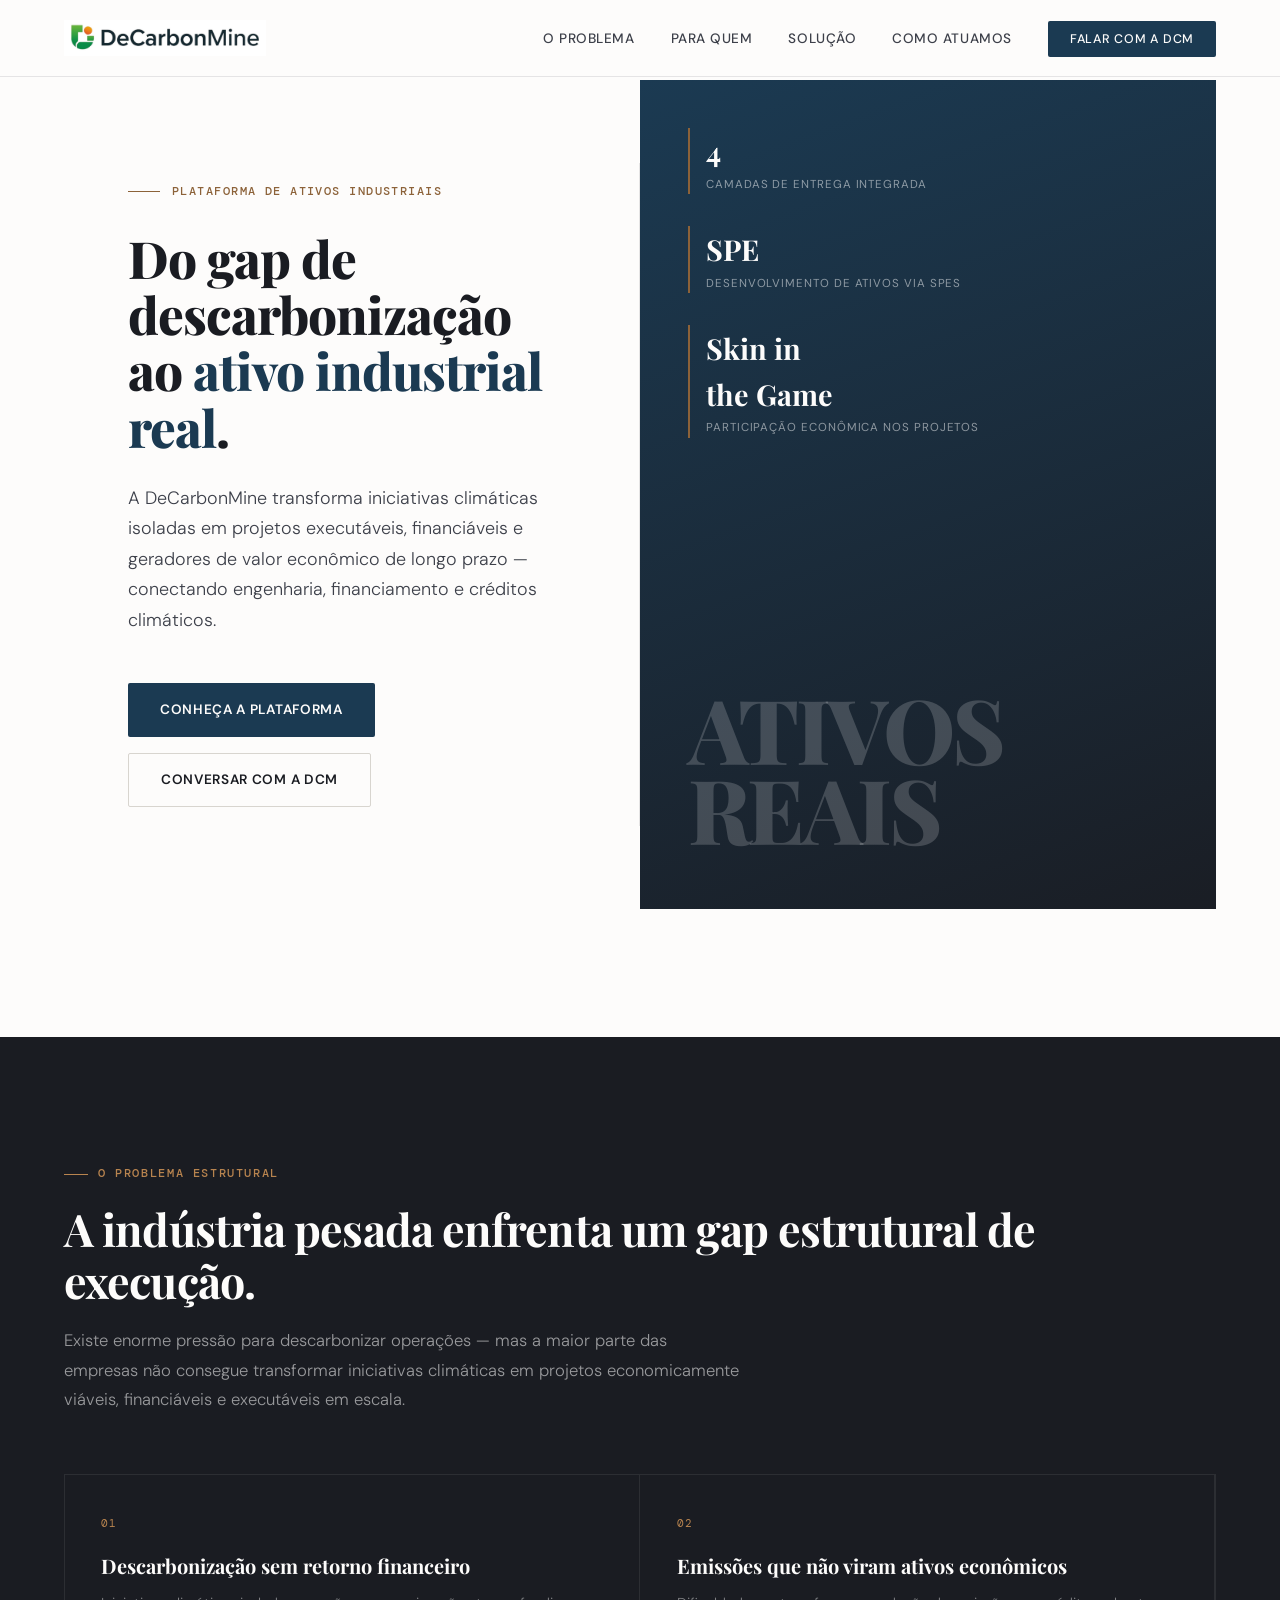
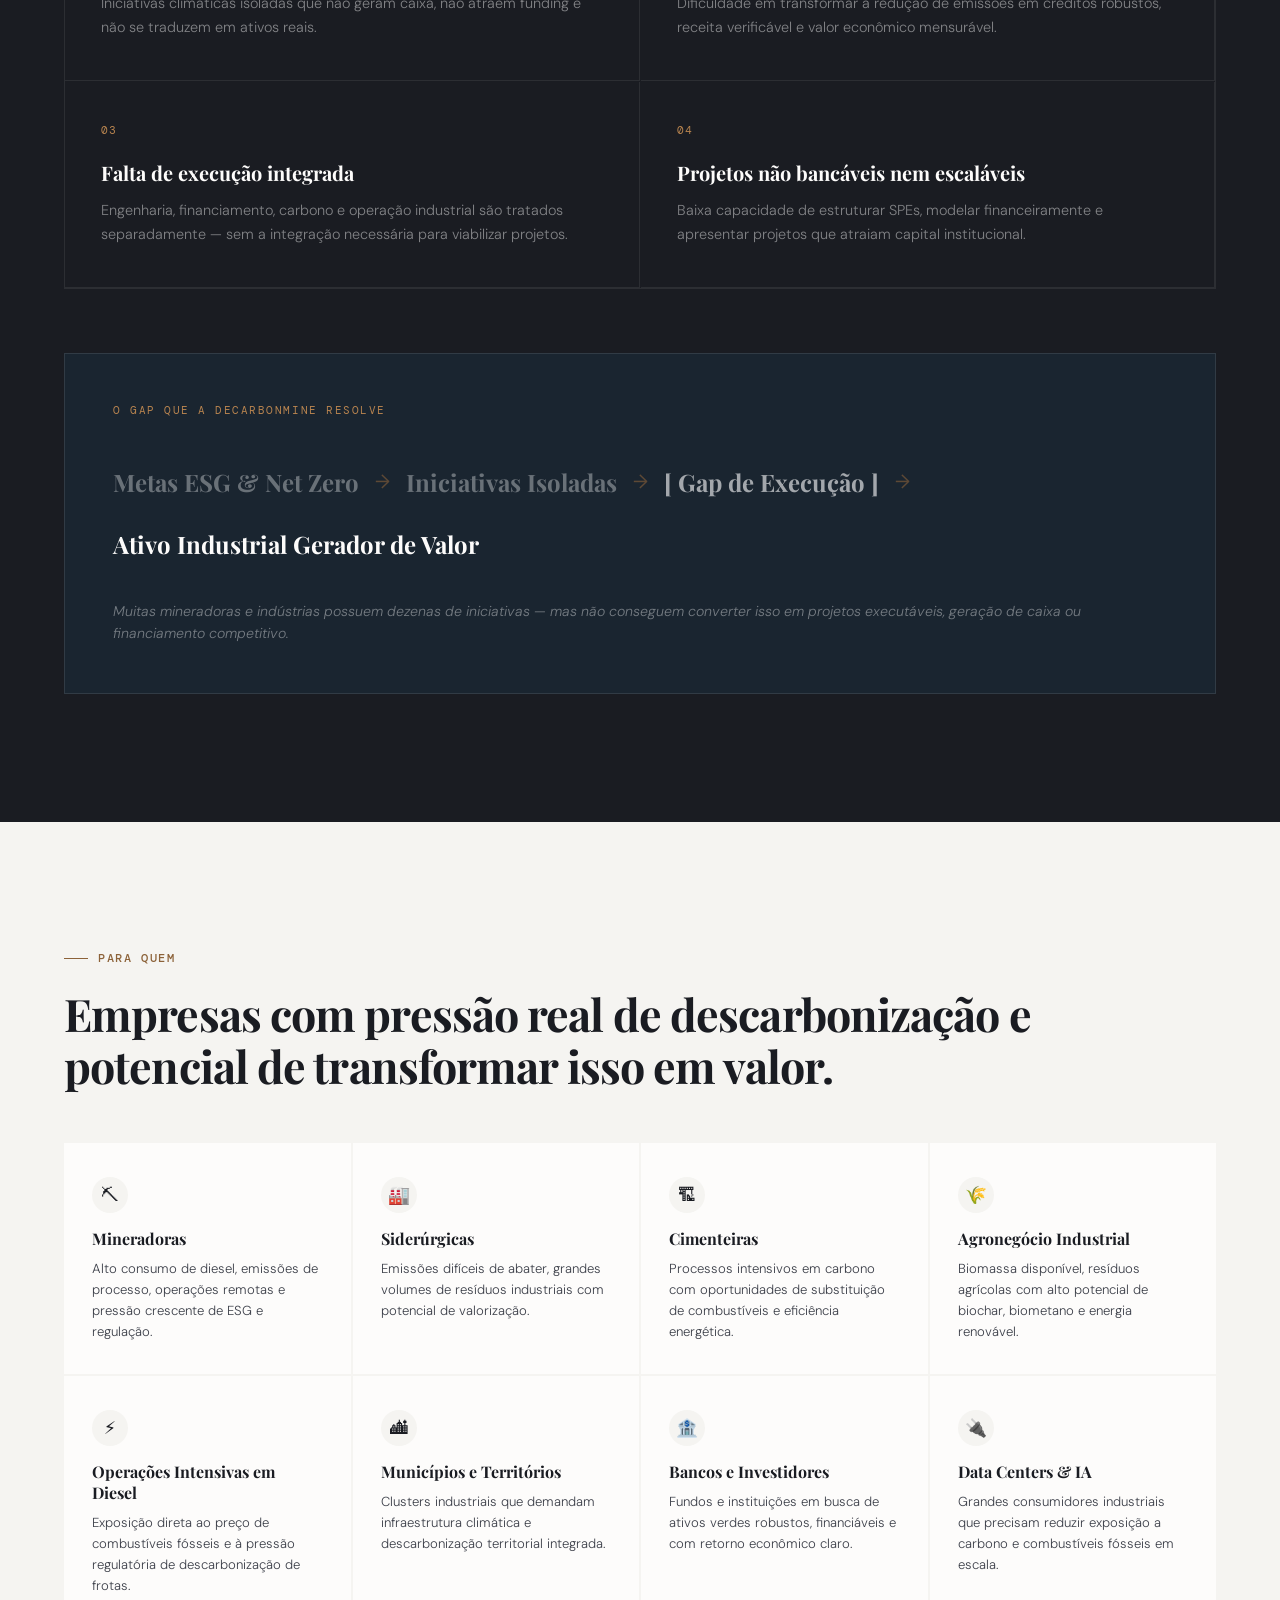
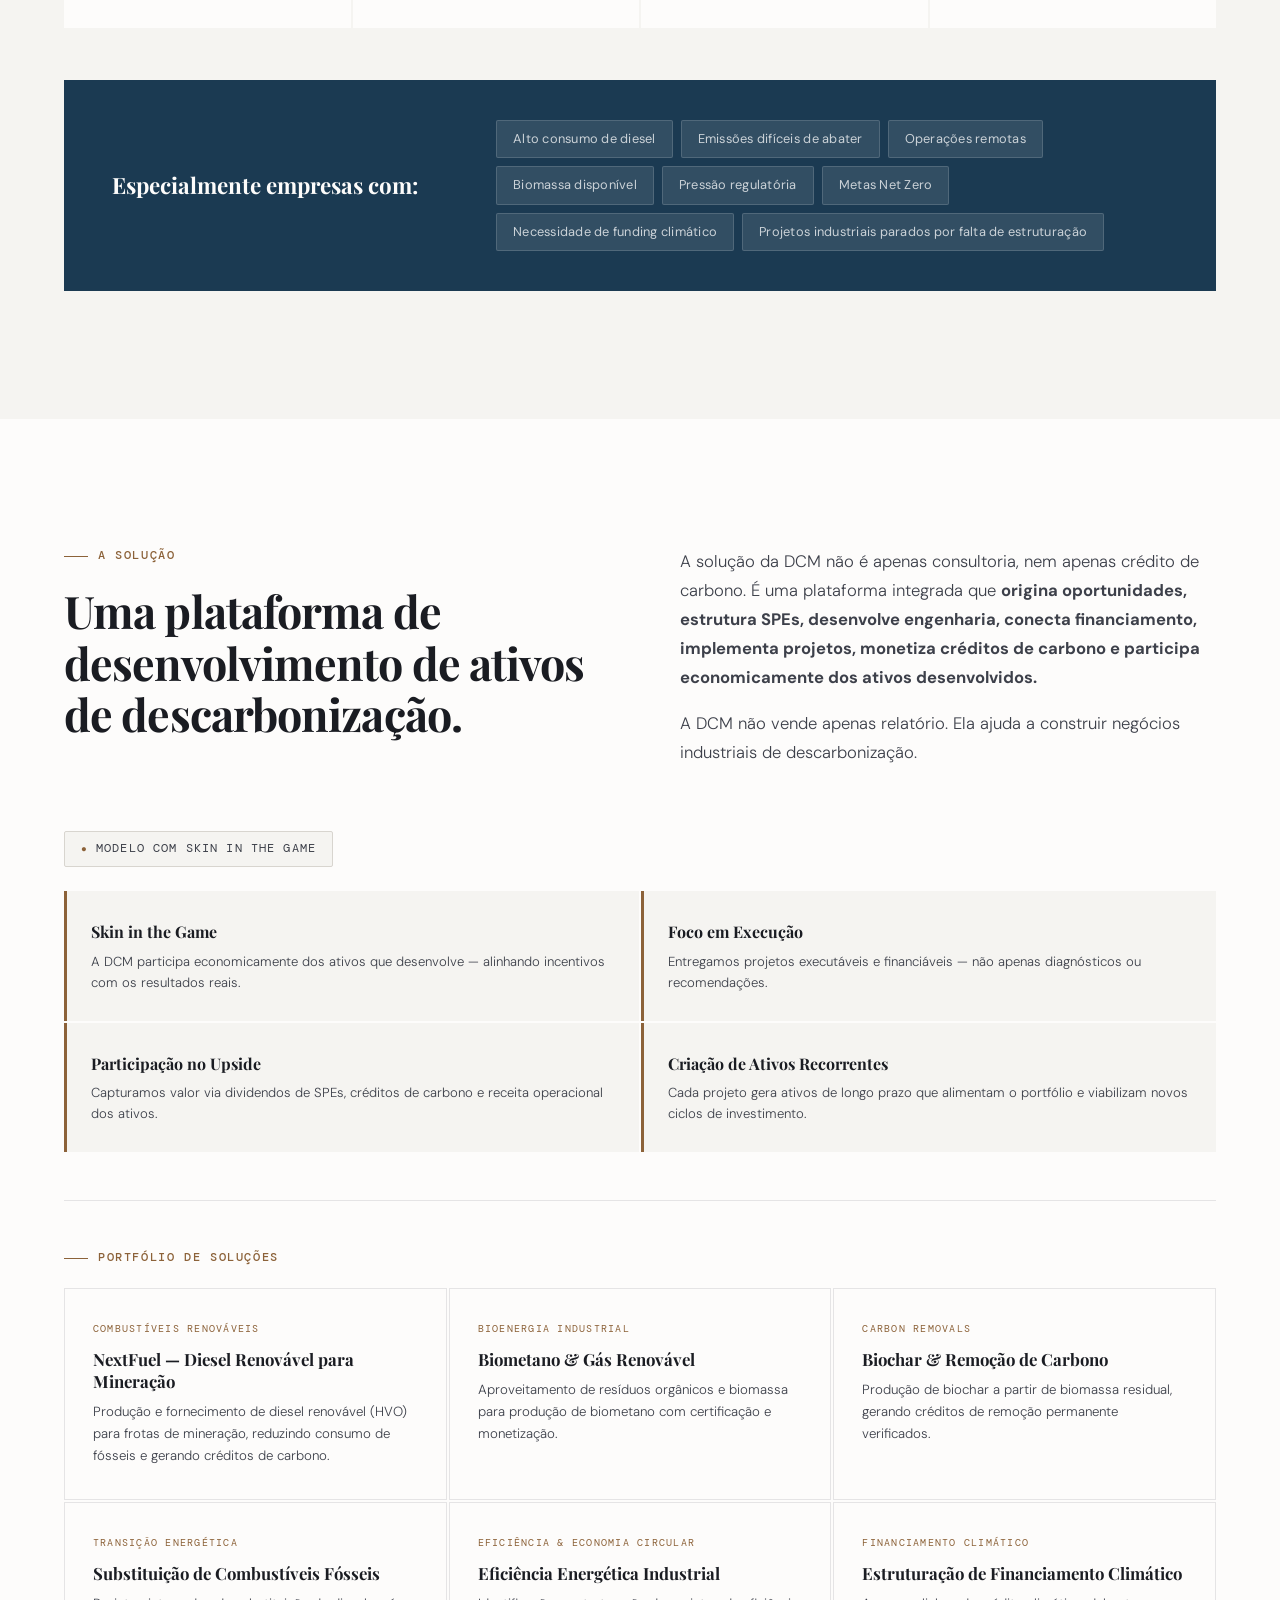
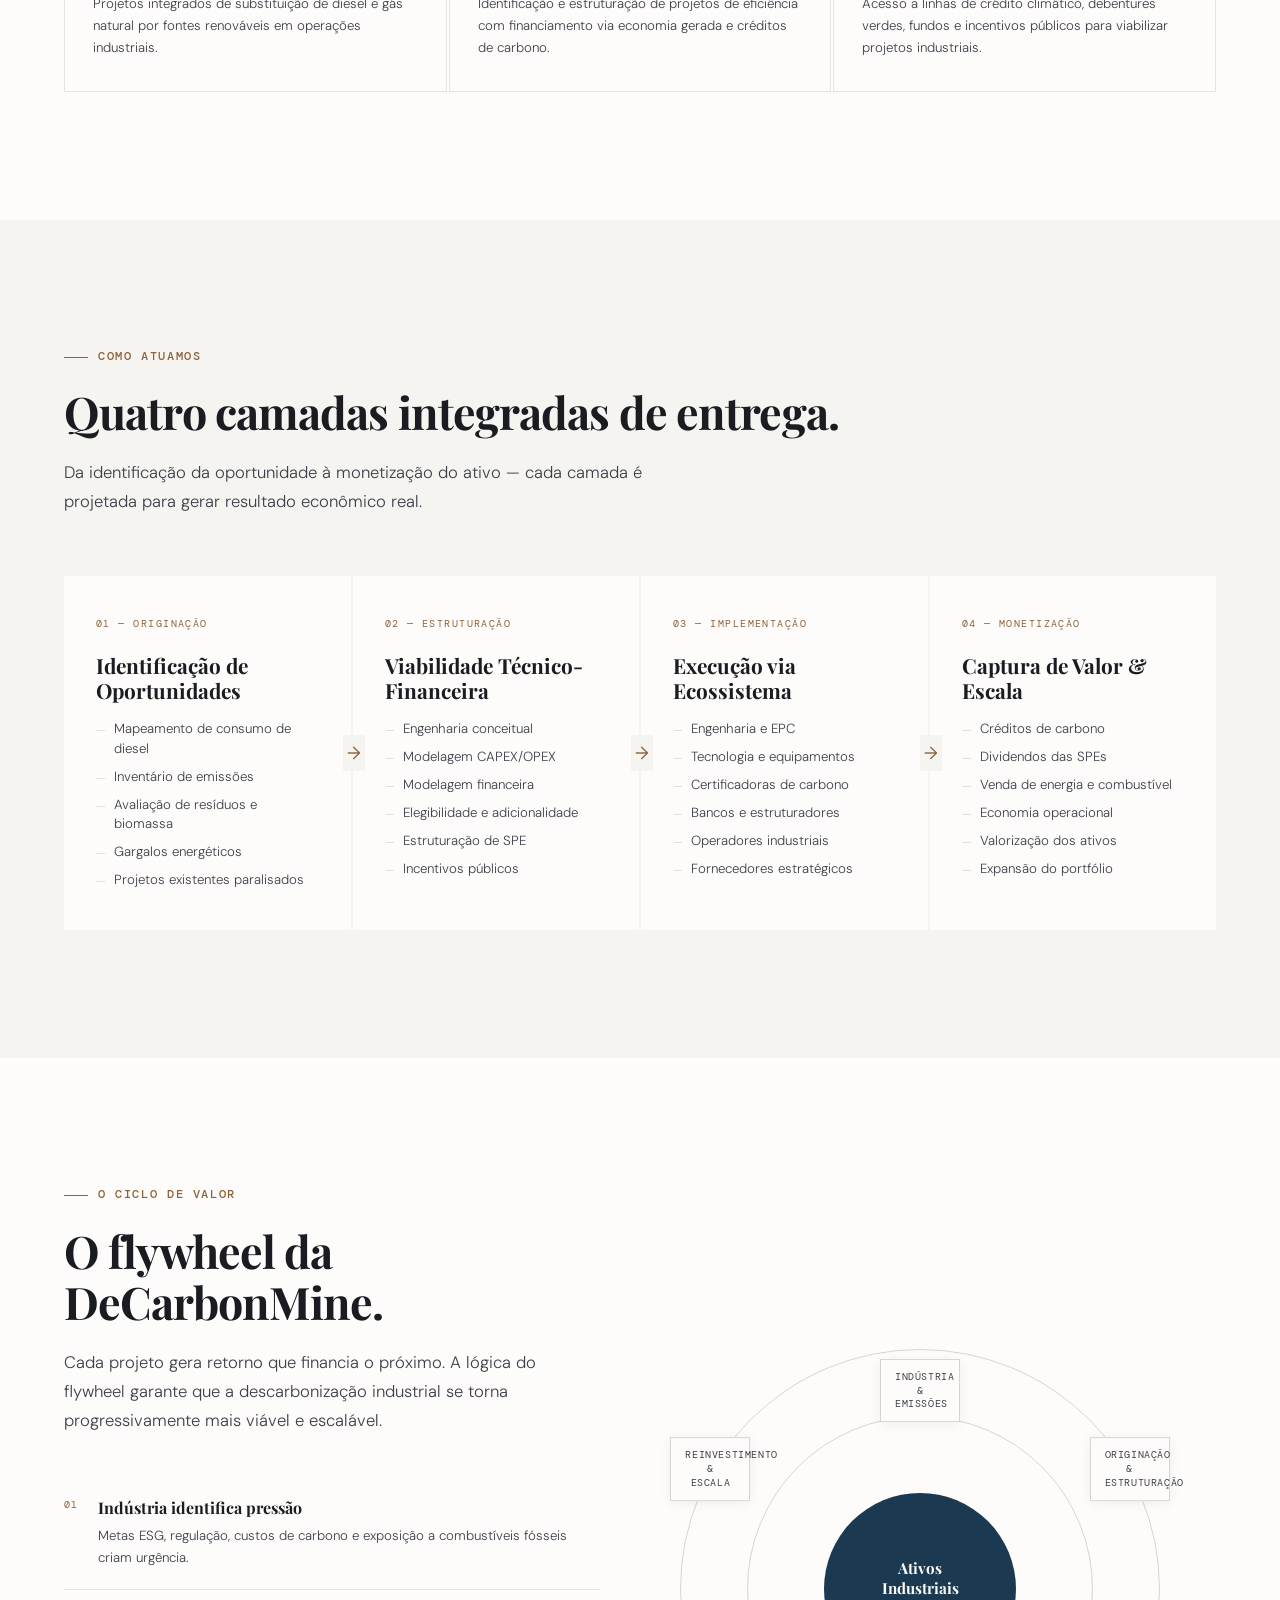
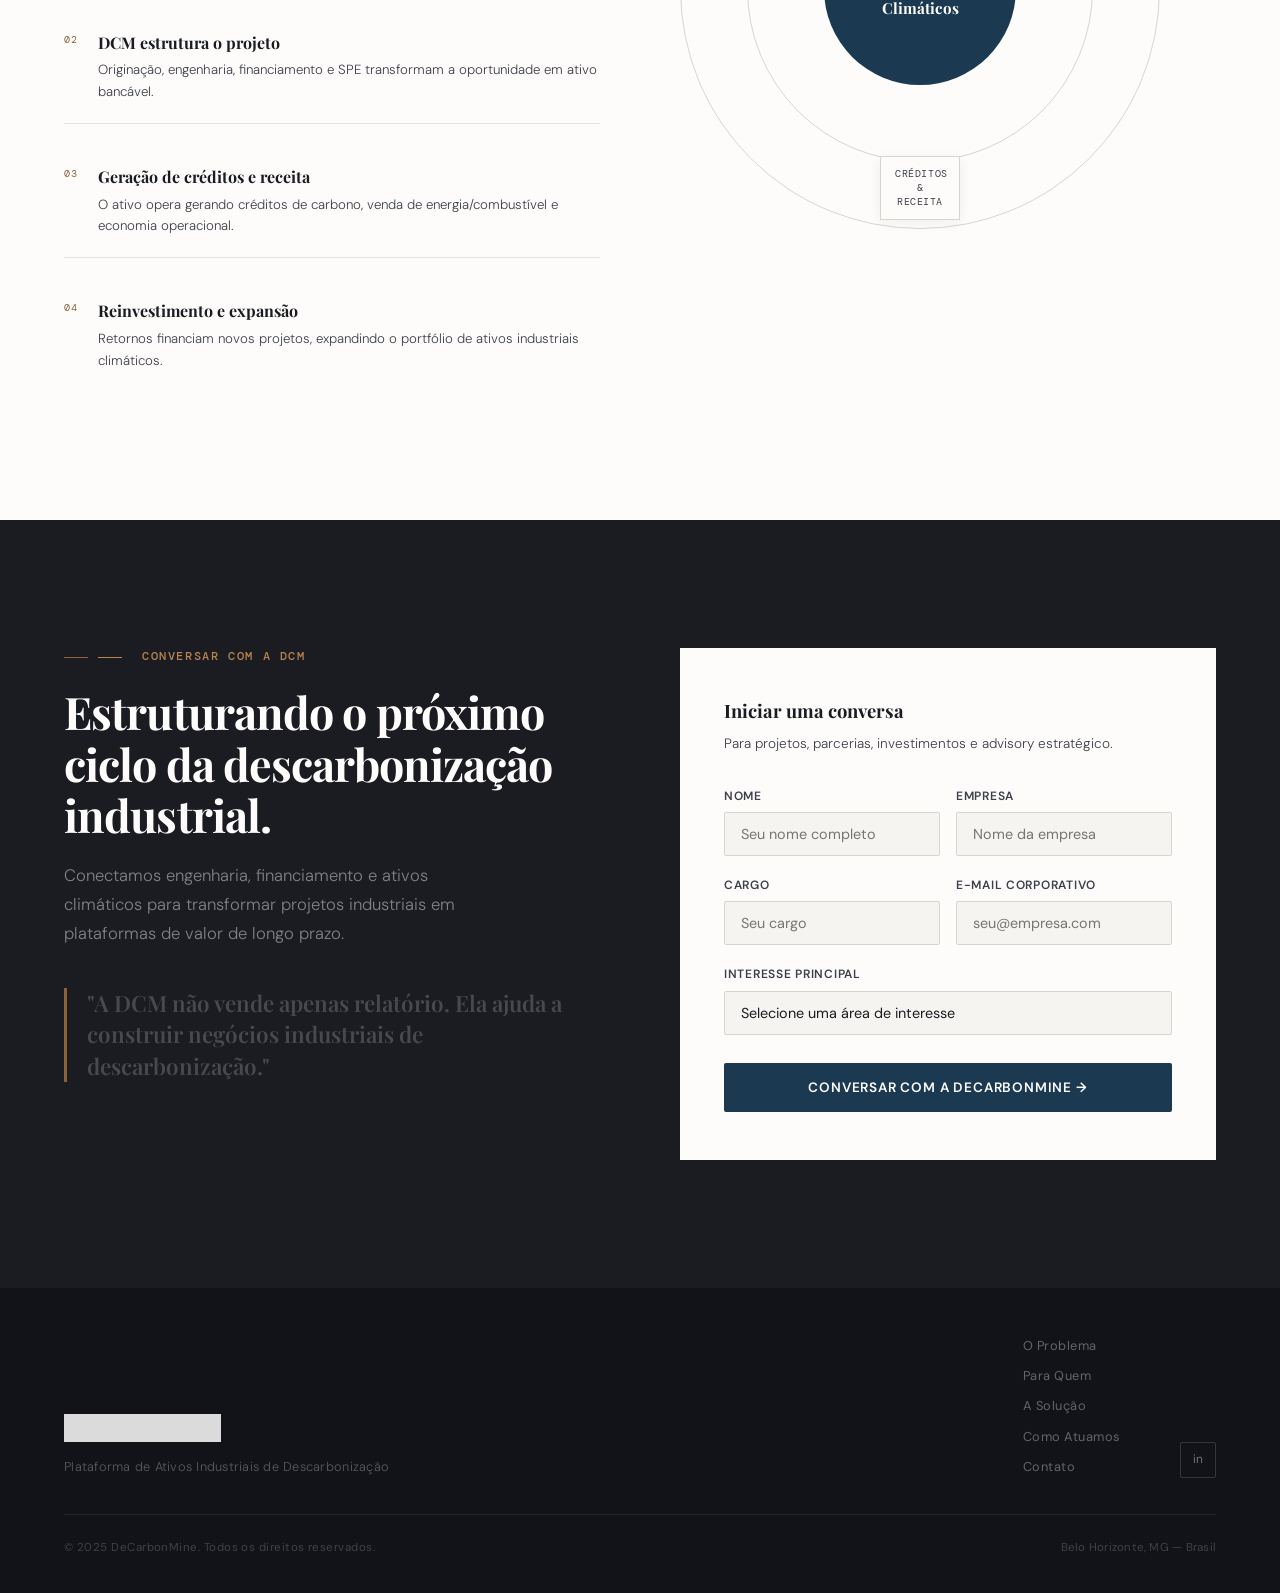
==== index.html @ 2ed8529c "Add DeCarbonMine website - institutional premium" ====
<!DOCTYPE html>
<html lang="pt-BR">
<head>
<meta charset="UTF-8">
<meta name="viewport" content="width=device-width, initial-scale=1.0">
<title>DeCarbonMine — Plataforma de Ativos Industriais de Descarbonização</title>
<link rel="preconnect" href="https://fonts.googleapis.com">
<link rel="preconnect" href="https://fonts.gstatic.com" crossorigin>
<link href="https://fonts.googleapis.com/css2?family=Playfair+Display:wght@400;600;700;800&family=DM+Sans:ital,wght@0,300;0,400;0,500;0,600;1,300&family=DM+Mono:wght@400;500&display=swap" rel="stylesheet">
<style>
  *, *::before, *::after { box-sizing: border-box; margin: 0; padding: 0; }

  :root {
    --ink:      #1A1C22;
    --ink-soft: #3D404A;
    --steel:    #1B3A52;
    --steel-lt: #2B5278;
    --copper:   #8C6239;
    --copper-lt:#B8844F;
    --fog:      #F5F4F1;
    --fog-md:   #EAE8E4;
    --fog-dk:   #D8D5CF;
    --white:    #FDFCFB;
    --rule:     rgba(26,28,34,0.10);

    --ff-display: 'Playfair Display', Georgia, serif;
    --ff-body:    'DM Sans', system-ui, sans-serif;
    --ff-mono:    'DM Mono', monospace;

    --max: 1280px;
    --pad: clamp(24px, 5vw, 80px);
  }

  html { scroll-behavior: smooth; }

  body {
    font-family: var(--ff-body);
    background: var(--white);
    color: var(--ink);
    line-height: 1.6;
    -webkit-font-smoothing: antialiased;
  }

  /* ── NAV ─────────────────────────────────────────── */
  nav {
    position: fixed; top: 0; left: 0; right: 0; z-index: 100;
    display: flex; align-items: center; justify-content: space-between;
    padding: 20px var(--pad);
    background: rgba(253,252,251,0.92);
    backdrop-filter: blur(12px);
    border-bottom: 1px solid var(--rule);
    transition: box-shadow 0.3s;
  }
  nav.scrolled { box-shadow: 0 2px 32px rgba(26,28,34,0.07); }

  .nav-logo {
    display: flex; align-items: center;
    text-decoration: none;
  }
  .nav-logo img {
    height: 36px;
    width: auto;
    display: block;
  }

  .nav-links {
    display: flex; gap: 36px; list-style: none;
    align-items: center;
  }
  .nav-links a {
    font-size: 0.85rem; font-weight: 500; letter-spacing: 0.04em;
    text-transform: uppercase; color: var(--ink-soft);
    text-decoration: none; transition: color 0.2s;
  }
  .nav-links a:hover { color: var(--steel); }

  .nav-cta {
    background: var(--steel); color: var(--white) !important;
    padding: 10px 22px; border-radius: 2px;
    font-size: 0.78rem !important;
    letter-spacing: 0.06em !important;
    transition: background 0.2s !important;
  }
  .nav-cta:hover { background: var(--steel-lt) !important; color: var(--white) !important; }

  /* ── HERO ─────────────────────────────────────────── */
  #hero {
    min-height: 100vh;
    display: grid; grid-template-columns: 1fr 1fr;
    padding-top: 80px;
    overflow: hidden;
  }

  .hero-content {
    display: flex; flex-direction: column; justify-content: center;
    padding: clamp(60px, 8vw, 120px) var(--pad) clamp(60px, 8vw, 120px) var(--pad);
    position: relative;
  }
  .hero-content::after {
    content: '';
    position: absolute; right: 0; top: 10%; bottom: 10%;
    width: 1px; background: var(--rule);
  }

  .hero-eyebrow {
    font-family: var(--ff-mono);
    font-size: 0.75rem; font-weight: 500;
    letter-spacing: 0.12em; text-transform: uppercase;
    color: var(--copper);
    margin-bottom: 28px;
    display: flex; align-items: center; gap: 12px;
  }
  .hero-eyebrow::before {
    content: ''; display: block;
    width: 32px; height: 1px; background: var(--copper);
  }

  .hero-h1 {
    font-family: var(--ff-display);
    font-size: clamp(2.4rem, 4vw, 3.6rem);
    font-weight: 800; line-height: 1.1;
    letter-spacing: -0.02em;
    color: var(--ink);
    margin-bottom: 28px;
  }
  .hero-h1 em {
    font-style: normal; color: var(--steel);
  }

  .hero-sub {
    font-size: clamp(1rem, 1.4vw, 1.15rem);
    font-weight: 300; color: var(--ink-soft);
    line-height: 1.7; max-width: 520px;
    margin-bottom: 48px;
  }

  .hero-actions { display: flex; gap: 16px; flex-wrap: wrap; }

  .btn-primary {
    background: var(--steel); color: var(--white);
    padding: 16px 32px; border-radius: 2px;
    font-size: 0.85rem; font-weight: 600;
    letter-spacing: 0.05em; text-transform: uppercase;
    text-decoration: none; border: none; cursor: pointer;
    transition: background 0.2s, transform 0.15s;
    display: inline-block;
  }
  .btn-primary:hover { background: var(--steel-lt); transform: translateY(-1px); }

  .btn-outline {
    background: transparent; color: var(--ink);
    padding: 15px 32px; border-radius: 2px;
    font-size: 0.85rem; font-weight: 600;
    letter-spacing: 0.05em; text-transform: uppercase;
    text-decoration: none; border: 1px solid var(--fog-dk); cursor: pointer;
    transition: border-color 0.2s, color 0.2s, transform 0.15s;
    display: inline-block;
  }
  .btn-outline:hover { border-color: var(--steel); color: var(--steel); transform: translateY(-1px); }

  .hero-visual {
    position: relative; overflow: hidden;
    background: var(--steel);
  }
  .hero-visual-inner {
    position: absolute; inset: 0;
    background:
      linear-gradient(160deg, rgba(27,58,82,0.85) 0%, rgba(26,28,34,0.95) 100%),
      url('https://images.unsplash.com/photo-1504307651254-35680f356dfd?w=1200&q=80') center/cover no-repeat;
  }
  .hero-visual-text {
    position: absolute; bottom: 60px; left: 48px; right: 48px;
    color: rgba(255,255,255,0.18);
    font-family: var(--ff-display);
    font-size: clamp(3rem, 7vw, 8rem);
    font-weight: 800; line-height: 0.9;
    letter-spacing: -0.04em;
    user-select: none;
  }
  .hero-stats {
    position: absolute; top: 48px; left: 48px;
    display: flex; flex-direction: column; gap: 32px;
  }
  .stat-item { border-left: 2px solid var(--copper); padding-left: 16px; }
  .stat-num { font-family: var(--ff-display); font-size: 1.8rem; font-weight: 700; color: var(--white); }
  .stat-label { font-size: 0.72rem; letter-spacing: 0.08em; text-transform: uppercase; color: rgba(255,255,255,0.5); margin-top: 2px; }

  /* ── SECTION COMMONS ─────────────────────────────── */
  section { padding: clamp(80px, 10vw, 140px) var(--pad); }

  .container { max-width: var(--max); margin: 0 auto; }

  .section-eyebrow {
    font-family: var(--ff-mono);
    font-size: 0.72rem; font-weight: 500;
    letter-spacing: 0.14em; text-transform: uppercase;
    color: var(--copper);
    margin-bottom: 20px;
    display: flex; align-items: center; gap: 10px;
  }
  .section-eyebrow::before {
    content: ''; display: block;
    width: 24px; height: 1px; background: var(--copper);
  }

  .section-h2 {
    font-family: var(--ff-display);
    font-size: clamp(2rem, 3.5vw, 3rem);
    font-weight: 700; line-height: 1.15;
    letter-spacing: -0.02em; color: var(--ink);
    margin-bottom: 20px;
  }

  .section-lead {
    font-size: clamp(1rem, 1.3vw, 1.12rem);
    font-weight: 300; color: var(--ink-soft);
    line-height: 1.75; max-width: 640px;
  }

  .divider { height: 1px; background: var(--rule); }

  /* ── PROBLEMA ─────────────────────────────────────── */
  #problema { background: var(--ink); }

  #problema .section-eyebrow { color: var(--copper-lt); }
  #problema .section-eyebrow::before { background: var(--copper-lt); }
  #problema .section-h2 { color: var(--white); }
  #problema .section-lead { color: rgba(255,255,255,0.55); max-width: 680px; }

  .problema-grid {
    display: grid;
    grid-template-columns: repeat(2, 1fr);
    gap: 1px;
    margin-top: 60px;
    border: 1px solid rgba(255,255,255,0.08);
  }

  .problema-card {
    padding: 40px 36px;
    border-right: 1px solid rgba(255,255,255,0.08);
    border-bottom: 1px solid rgba(255,255,255,0.08);
    position: relative;
    transition: background 0.3s;
  }
  .problema-card:hover { background: rgba(255,255,255,0.03); }

  .problema-num {
    font-family: var(--ff-mono);
    font-size: 0.7rem; letter-spacing: 0.1em;
    color: var(--copper-lt); margin-bottom: 20px;
    display: block;
  }

  .problema-title {
    font-family: var(--ff-display);
    font-size: 1.25rem; font-weight: 700;
    color: var(--white); line-height: 1.3;
    margin-bottom: 12px;
  }

  .problema-desc {
    font-size: 0.9rem; font-weight: 300;
    color: rgba(255,255,255,0.45); line-height: 1.7;
  }

  .gap-banner {
    margin-top: 64px;
    padding: 48px 48px;
    border: 1px solid rgba(255,255,255,0.10);
    background: rgba(27,58,82,0.3);
  }
  .gap-label {
    font-family: var(--ff-mono);
    font-size: 0.68rem; letter-spacing: 0.14em;
    text-transform: uppercase; color: var(--copper-lt);
    margin-bottom: 32px; display: block;
  }
  .gap-flow {
    display: flex; align-items: center; flex-wrap: wrap; gap: 0;
  }
  .gap-step {
    font-family: var(--ff-display);
    font-size: clamp(1rem, 2vw, 1.5rem);
    font-weight: 700; color: rgba(255,255,255,0.35);
    padding: 12px 0;
  }
  .gap-step.active { color: var(--white); }
  .gap-arrow {
    color: var(--copper); font-size: 1.2rem;
    margin: 0 16px; opacity: 0.6;
  }
  .gap-note {
    margin-top: 24px;
    font-size: 0.88rem; font-weight: 300;
    color: rgba(255,255,255,0.4); font-style: italic;
  }

  /* ── PARA QUEM ─────────────────────────────────────── */
  #paraquem { background: var(--fog); }

  .setores-grid {
    display: grid;
    grid-template-columns: repeat(4, 1fr);
    gap: 2px;
    margin-top: 52px;
  }

  .setor-card {
    background: var(--white);
    padding: 32px 28px;
    border-top: 2px solid transparent;
    transition: border-color 0.25s, box-shadow 0.25s;
    cursor: default;
  }
  .setor-card:hover {
    border-top-color: var(--steel);
    box-shadow: 0 8px 32px rgba(26,28,34,0.08);
  }

  .setor-icon {
    width: 36px; height: 36px;
    background: var(--fog);
    border-radius: 50%;
    display: flex; align-items: center; justify-content: center;
    margin-bottom: 16px;
    font-size: 1.1rem;
  }

  .setor-name {
    font-family: var(--ff-display);
    font-size: 1rem; font-weight: 700;
    color: var(--ink); line-height: 1.3;
    margin-bottom: 8px;
  }

  .setor-desc {
    font-size: 0.82rem; font-weight: 300;
    color: var(--ink-soft); line-height: 1.6;
  }

  .paraquem-qual {
    margin-top: 52px;
    padding: 40px 48px;
    background: var(--steel);
    color: var(--white);
    display: grid; grid-template-columns: 1fr 2fr; gap: 48px;
    align-items: center;
  }
  .paraquem-qual-label {
    font-family: var(--ff-display);
    font-size: 1.4rem; font-weight: 700;
    line-height: 1.3;
  }
  .paraquem-qual-tags {
    display: flex; flex-wrap: wrap; gap: 8px;
  }
  .qual-tag {
    background: rgba(255,255,255,0.10);
    border: 1px solid rgba(255,255,255,0.15);
    padding: 8px 16px; border-radius: 2px;
    font-size: 0.8rem; font-weight: 400;
    color: rgba(255,255,255,0.75);
    letter-spacing: 0.02em;
  }

  /* ── SOLUÇÃO ─────────────────────────────────────────── */
  #solucao { background: var(--white); }

  .solucao-header {
    display: grid; grid-template-columns: 1fr 1fr; gap: 80px;
    align-items: start; margin-bottom: 64px;
  }

  .skin-badge {
    display: inline-flex; align-items: center; gap: 8px;
    background: var(--fog);
    border: 1px solid var(--fog-dk);
    padding: 8px 16px;
    font-family: var(--ff-mono);
    font-size: 0.72rem; letter-spacing: 0.10em;
    text-transform: uppercase; color: var(--ink-soft);
    border-radius: 2px; margin-bottom: 24px;
  }
  .skin-badge::before {
    content: '●'; color: var(--copper); font-size: 0.6rem;
  }

  .diferenciais-grid {
    display: grid; grid-template-columns: repeat(2, 1fr); gap: 2px;
  }
  .diferencial-item {
    background: var(--fog);
    padding: 28px 24px;
    border-left: 3px solid var(--copper);
  }
  .diferencial-title {
    font-family: var(--ff-display);
    font-size: 1rem; font-weight: 700; color: var(--ink);
    margin-bottom: 6px;
  }
  .diferencial-desc {
    font-size: 0.82rem; color: var(--ink-soft);
    font-weight: 300; line-height: 1.6;
  }

  .solucoes-grid {
    display: grid; grid-template-columns: repeat(3, 1fr); gap: 2px;
  }

  .solucao-item {
    padding: 32px 28px;
    border: 1px solid var(--rule);
    transition: border-color 0.25s, background 0.25s;
    position: relative; overflow: hidden;
  }
  .solucao-item::before {
    content: '';
    position: absolute; left: 0; top: 0; bottom: 0;
    width: 3px; background: var(--steel);
    transform: scaleY(0); transform-origin: top;
    transition: transform 0.3s;
  }
  .solucao-item:hover::before { transform: scaleY(1); }
  .solucao-item:hover { background: var(--fog); }

  .solucao-tag {
    font-family: var(--ff-mono);
    font-size: 0.65rem; letter-spacing: 0.12em;
    text-transform: uppercase; color: var(--copper);
    margin-bottom: 12px; display: block;
  }

  .solucao-name {
    font-family: var(--ff-display);
    font-size: 1.05rem; font-weight: 700; color: var(--ink);
    line-height: 1.3; margin-bottom: 8px;
  }

  .solucao-desc {
    font-size: 0.83rem; color: var(--ink-soft);
    font-weight: 300; line-height: 1.65;
  }

  /* ── ENTREGA ─────────────────────────────────────────── */
  #entrega { background: var(--fog); }

  .entrega-flow {
    margin-top: 60px;
    display: grid; grid-template-columns: repeat(4, 1fr);
    gap: 2px;
  }

  .camada {
    background: var(--white);
    padding: 40px 32px;
    position: relative;
  }
  .camada::after {
    content: '→';
    position: absolute; right: -14px; top: 50%;
    transform: translateY(-50%);
    font-size: 1.1rem; color: var(--copper);
    z-index: 2; background: var(--fog); padding: 4px;
  }
  .camada:last-child::after { display: none; }

  .camada-num {
    font-family: var(--ff-mono);
    font-size: 0.65rem; letter-spacing: 0.14em;
    text-transform: uppercase; color: var(--copper);
    margin-bottom: 20px; display: block;
  }

  .camada-title {
    font-family: var(--ff-display);
    font-size: 1.3rem; font-weight: 700;
    color: var(--ink); margin-bottom: 16px;
    line-height: 1.2;
  }

  .camada-items {
    list-style: none;
    display: flex; flex-direction: column; gap: 8px;
  }
  .camada-items li {
    font-size: 0.83rem; font-weight: 300;
    color: var(--ink-soft); line-height: 1.5;
    display: flex; align-items: flex-start; gap: 8px;
  }
  .camada-items li::before {
    content: '—'; color: var(--fog-dk);
    font-size: 0.75rem; flex-shrink: 0; margin-top: 2px;
  }

  /* ── FLYWHEEL ─────────────────────────────────────────── */
  #flywheel { background: var(--white); }

  .flywheel-grid {
    display: grid; grid-template-columns: 1fr 1fr;
    gap: 80px; align-items: center;
  }

  .flywheel-visual {
    position: relative; width: 100%; aspect-ratio: 1;
    max-width: 480px;
  }

  .fw-ring {
    position: absolute; inset: 0;
    border-radius: 50%;
    border: 1px solid var(--fog-dk);
    animation: spin 20s linear infinite;
  }
  .fw-ring-inner {
    position: absolute; inset: 14%;
    border-radius: 50%;
    border: 1px solid var(--fog-dk);
    animation: spin-rev 15s linear infinite;
  }
  @keyframes spin { from { transform: rotate(0deg); } to { transform: rotate(360deg); } }
  @keyframes spin-rev { from { transform: rotate(0deg); } to { transform: rotate(-360deg); } }

  .fw-center {
    position: absolute; inset: 30%;
    border-radius: 50%;
    background: var(--steel);
    display: flex; align-items: center; justify-content: center;
    text-align: center;
  }
  .fw-center-text {
    font-family: var(--ff-display);
    font-size: clamp(0.7rem, 1.2vw, 0.95rem);
    font-weight: 700; color: var(--white);
    line-height: 1.3; padding: 16px;
  }

  .fw-node {
    position: absolute;
    transform: translate(-50%, -50%);
    background: var(--white);
    border: 1px solid var(--fog-dk);
    padding: 10px 14px;
    text-align: center;
    font-family: var(--ff-mono);
    font-size: 0.62rem; letter-spacing: 0.06em;
    text-transform: uppercase; color: var(--ink-soft);
    width: clamp(80px, 14%, 110px);
    line-height: 1.4;
    box-shadow: 0 2px 12px rgba(26,28,34,0.06);
  }

  .fw-steps {
    display: flex; flex-direction: column; gap: 20px;
  }
  .fw-step {
    display: flex; align-items: flex-start; gap: 20px;
    padding: 20px 0;
    border-bottom: 1px solid var(--rule);
  }
  .fw-step:last-child { border-bottom: none; }
  .fw-step-num {
    font-family: var(--ff-mono);
    font-size: 0.65rem; letter-spacing: 0.1em;
    color: var(--copper); flex-shrink: 0; padding-top: 2px;
  }
  .fw-step-content {}
  .fw-step-title {
    font-family: var(--ff-display);
    font-size: 1rem; font-weight: 700; color: var(--ink);
    margin-bottom: 4px;
  }
  .fw-step-desc {
    font-size: 0.83rem; color: var(--ink-soft);
    font-weight: 300; line-height: 1.65;
  }

  /* ── LEADS ───────────────────────────────────────────── */
  #contato { background: var(--ink); }

  .leads-grid {
    display: grid; grid-template-columns: 1fr 1fr;
    gap: 80px; align-items: start;
  }

  .leads-left .section-h2 { color: var(--white); }
  .leads-left .section-lead { color: rgba(255,255,255,0.45); max-width: 440px; }

  .leads-claim {
    margin-top: 40px;
    font-family: var(--ff-display);
    font-size: 1.4rem; font-weight: 600;
    color: rgba(255,255,255,0.20);
    line-height: 1.4;
    border-left: 3px solid var(--copper);
    padding-left: 20px;
  }

  .form-card {
    background: var(--white);
    padding: 48px 44px;
  }

  .form-title {
    font-family: var(--ff-display);
    font-size: 1.15rem; font-weight: 700;
    color: var(--ink); margin-bottom: 8px;
  }
  .form-subtitle {
    font-size: 0.85rem; color: var(--ink-soft);
    font-weight: 300; margin-bottom: 32px;
  }

  .form-group { margin-bottom: 20px; }
  .form-label {
    display: block; margin-bottom: 6px;
    font-size: 0.75rem; font-weight: 600;
    letter-spacing: 0.06em; text-transform: uppercase;
    color: var(--ink-soft);
  }
  .form-input, .form-select {
    width: 100%;
    padding: 12px 16px;
    background: var(--fog);
    border: 1px solid var(--fog-dk);
    border-radius: 2px;
    font-family: var(--ff-body);
    font-size: 0.9rem; color: var(--ink);
    outline: none;
    transition: border-color 0.2s, box-shadow 0.2s;
    appearance: none;
  }
  .form-input:focus, .form-select:focus {
    border-color: var(--steel);
    box-shadow: 0 0 0 3px rgba(27,58,82,0.08);
  }
  .form-row { display: grid; grid-template-columns: 1fr 1fr; gap: 16px; }

  .form-submit {
    width: 100%; padding: 16px;
    background: var(--steel); color: var(--white);
    border: none; border-radius: 2px; cursor: pointer;
    font-family: var(--ff-body);
    font-size: 0.85rem; font-weight: 600;
    letter-spacing: 0.06em; text-transform: uppercase;
    margin-top: 8px;
    transition: background 0.2s, transform 0.15s;
  }
  .form-submit:hover { background: var(--steel-lt); transform: translateY(-1px); }

  /* ── FOOTER ───────────────────────────────────────────── */
  footer {
    background: #111318;
    padding: 48px var(--pad) 36px;
  }
  .footer-inner {
    max-width: var(--max); margin: 0 auto;
    display: grid; grid-template-columns: 1fr auto auto; gap: 60px;
    align-items: end;
  }
  .footer-logo {
    display: inline-block;
    text-decoration: none;
  }
  .footer-logo img {
    height: 28px;
    width: auto;
    display: block;
    /* Inverte para versão clara no fundo escuro */
    filter: brightness(0) invert(1);
    opacity: 0.85;
  }
  .footer-tagline {
    font-size: 0.8rem; color: rgba(255,255,255,0.3);
    margin-top: 8px; font-weight: 300;
    letter-spacing: 0.02em;
  }
  .footer-links { display: flex; flex-direction: column; gap: 10px; }
  .footer-links a {
    font-size: 0.8rem; color: rgba(255,255,255,0.35);
    text-decoration: none; letter-spacing: 0.04em;
    transition: color 0.2s;
  }
  .footer-links a:hover { color: rgba(255,255,255,0.70); }
  .footer-social {
    display: flex; gap: 12px;
  }
  .social-link {
    width: 36px; height: 36px;
    border: 1px solid rgba(255,255,255,0.15);
    border-radius: 2px;
    display: flex; align-items: center; justify-content: center;
    color: rgba(255,255,255,0.4);
    text-decoration: none; font-size: 0.75rem;
    transition: border-color 0.2s, color 0.2s;
  }
  .social-link:hover { border-color: var(--copper); color: var(--copper-lt); }
  .footer-bottom {
    max-width: var(--max); margin: 36px auto 0;
    padding-top: 24px;
    border-top: 1px solid rgba(255,255,255,0.07);
    display: flex; justify-content: space-between; align-items: center;
  }
  .footer-copy {
    font-size: 0.72rem; color: rgba(255,255,255,0.20);
    letter-spacing: 0.04em;
  }
  .footer-address {
    font-size: 0.72rem; color: rgba(255,255,255,0.20);
    letter-spacing: 0.02em; text-align: right;
  }

  /* ── ANIMATIONS ───────────────────────────────────────── */
  .reveal {
    opacity: 0; transform: translateY(24px);
    transition: opacity 0.7s ease, transform 0.7s ease;
  }
  .reveal.visible { opacity: 1; transform: none; }

  /* ── RESPONSIVE ───────────────────────────────────────── */
  @media (max-width: 1024px) {
    #hero { grid-template-columns: 1fr; min-height: auto; }
    .hero-visual { min-height: 300px; }
    .hero-content::after { display: none; }
    .solucao-header { grid-template-columns: 1fr; gap: 40px; }
    .entrega-flow { grid-template-columns: repeat(2, 1fr); }
    .camada::after { display: none; }
    .flywheel-grid { grid-template-columns: 1fr; }
    .flywheel-visual { max-width: 340px; margin: 0 auto; }
    .leads-grid { grid-template-columns: 1fr; }
    .footer-inner { grid-template-columns: 1fr 1fr; }
  }

  @media (max-width: 768px) {
    .nav-links { display: none; }
    .problema-grid { grid-template-columns: 1fr; }
    .setores-grid { grid-template-columns: repeat(2, 1fr); }
    .solucoes-grid { grid-template-columns: 1fr; }
    .entrega-flow { grid-template-columns: 1fr; }
    .paraquem-qual { grid-template-columns: 1fr; gap: 24px; }
    .diferenciais-grid { grid-template-columns: 1fr; }
    .form-row { grid-template-columns: 1fr; }
    .footer-inner { grid-template-columns: 1fr; }
    .gap-banner { padding: 32px 24px; }
    .hero-stats { display: none; }
  }
</style>
</head>
<body>

<!-- NAV -->
<nav id="navbar">
  <a class="nav-logo" href="#">
    <img src="[data-uri]" alt="DeCarbonMine">
  </a>
  <ul class="nav-links">
    <li><a href="#problema">O Problema</a></li>
    <li><a href="#paraquem">Para Quem</a></li>
    <li><a href="#solucao">Solução</a></li>
    <li><a href="#entrega">Como Atuamos</a></li>
    <li><a href="#contato" class="nav-cta">Falar com a DCM</a></li>
  </ul>
</nav>

<!-- HERO -->
<section id="hero">
  <div class="hero-content">
    <div class="hero-eyebrow">Plataforma de Ativos Industriais</div>
    <h1 class="hero-h1">
      Do gap de descarbonização<br>
      ao <em>ativo industrial real</em>.
    </h1>
    <p class="hero-sub">
      A DeCarbonMine transforma iniciativas climáticas isoladas em projetos executáveis, 
      financiáveis e geradores de valor econômico de longo prazo — conectando engenharia, 
      financiamento e créditos climáticos.
    </p>
    <div class="hero-actions">
      <a href="#solucao" class="btn-primary">Conheça a Plataforma</a>
      <a href="#contato" class="btn-outline">Conversar com a DCM</a>
    </div>
  </div>
  <div class="hero-visual">
    <div class="hero-visual-inner"></div>
    <div class="hero-stats">
      <div class="stat-item">
        <div class="stat-num">4</div>
        <div class="stat-label">Camadas de entrega integrada</div>
      </div>
      <div class="stat-item">
        <div class="stat-num">SPE</div>
        <div class="stat-label">Desenvolvimento de ativos via SPEs</div>
      </div>
      <div class="stat-item">
        <div class="stat-num">Skin in<br>the Game</div>
        <div class="stat-label">Participação econômica nos projetos</div>
      </div>
    </div>
    <div class="hero-visual-text">
      ATIVOS<br>REAIS
    </div>
  </div>
</section>

<!-- PROBLEMA -->
<section id="problema">
  <div class="container">
    <div class="section-eyebrow reveal">O Problema Estrutural</div>
    <h2 class="section-h2 reveal">A indústria pesada enfrenta um gap estrutural de execução.</h2>
    <p class="section-lead reveal">
      Existe enorme pressão para descarbonizar operações — mas a maior parte das empresas 
      não consegue transformar iniciativas climáticas em projetos economicamente viáveis, 
      financiáveis e executáveis em escala.
    </p>

    <div class="problema-grid reveal">
      <div class="problema-card">
        <span class="problema-num">01</span>
        <div class="problema-title">Descarbonização sem retorno financeiro</div>
        <p class="problema-desc">Iniciativas climáticas isoladas que não geram caixa, não atraem funding e não se traduzem em ativos reais.</p>
      </div>
      <div class="problema-card">
        <span class="problema-num">02</span>
        <div class="problema-title">Emissões que não viram ativos econômicos</div>
        <p class="problema-desc">Dificuldade em transformar a redução de emissões em créditos robustos, receita verificável e valor econômico mensurável.</p>
      </div>
      <div class="problema-card">
        <span class="problema-num">03</span>
        <div class="problema-title">Falta de execução integrada</div>
        <p class="problema-desc">Engenharia, financiamento, carbono e operação industrial são tratados separadamente — sem a integração necessária para viabilizar projetos.</p>
      </div>
      <div class="problema-card">
        <span class="problema-num">04</span>
        <div class="problema-title">Projetos não bancáveis nem escaláveis</div>
        <p class="problema-desc">Baixa capacidade de estruturar SPEs, modelar financeiramente e apresentar projetos que atraiam capital institucional.</p>
      </div>
    </div>

    <div class="gap-banner reveal">
      <span class="gap-label">O gap que a DeCarbonMine resolve</span>
      <div class="gap-flow">
        <span class="gap-step">Metas ESG &amp; Net Zero</span>
        <span class="gap-arrow">→</span>
        <span class="gap-step">Iniciativas Isoladas</span>
        <span class="gap-arrow">→</span>
        <span class="gap-step active" style="color: rgba(255,255,255,0.6);">[ Gap de Execução ]</span>
        <span class="gap-arrow">→</span>
        <span class="gap-step active" style="font-size:clamp(1rem,2vw,1.5rem); color: var(--white);">Ativo Industrial Gerador de Valor</span>
      </div>
      <p class="gap-note">Muitas mineradoras e indústrias possuem dezenas de iniciativas — mas não conseguem converter isso em projetos executáveis, geração de caixa ou financiamento competitivo.</p>
    </div>
  </div>
</section>

<!-- PARA QUEM -->
<section id="paraquem">
  <div class="container">
    <div class="section-eyebrow reveal">Para Quem</div>
    <h2 class="section-h2 reveal">Empresas com pressão real de descarbonização e potencial de transformar isso em valor.</h2>

    <div class="setores-grid reveal">
      <div class="setor-card">
        <div class="setor-icon">⛏</div>
        <div class="setor-name">Mineradoras</div>
        <p class="setor-desc">Alto consumo de diesel, emissões de processo, operações remotas e pressão crescente de ESG e regulação.</p>
      </div>
      <div class="setor-card">
        <div class="setor-icon">🏭</div>
        <div class="setor-name">Siderúrgicas</div>
        <p class="setor-desc">Emissões difíceis de abater, grandes volumes de resíduos industriais com potencial de valorização.</p>
      </div>
      <div class="setor-card">
        <div class="setor-icon">🏗</div>
        <div class="setor-name">Cimenteiras</div>
        <p class="setor-desc">Processos intensivos em carbono com oportunidades de substituição de combustíveis e eficiência energética.</p>
      </div>
      <div class="setor-card">
        <div class="setor-icon">🌾</div>
        <div class="setor-name">Agronegócio Industrial</div>
        <p class="setor-desc">Biomassa disponível, resíduos agrícolas com alto potencial de biochar, biometano e energia renovável.</p>
      </div>
      <div class="setor-card">
        <div class="setor-icon">⚡</div>
        <div class="setor-name">Operações Intensivas em Diesel</div>
        <p class="setor-desc">Exposição direta ao preço de combustíveis fósseis e à pressão regulatória de descarbonização de frotas.</p>
      </div>
      <div class="setor-card">
        <div class="setor-icon">🏙</div>
        <div class="setor-name">Municípios e Territórios</div>
        <p class="setor-desc">Clusters industriais que demandam infraestrutura climática e descarbonização territorial integrada.</p>
      </div>
      <div class="setor-card">
        <div class="setor-icon">🏦</div>
        <div class="setor-name">Bancos e Investidores</div>
        <p class="setor-desc">Fundos e instituições em busca de ativos verdes robustos, financiáveis e com retorno econômico claro.</p>
      </div>
      <div class="setor-card">
        <div class="setor-icon">🔌</div>
        <div class="setor-name">Data Centers &amp; IA</div>
        <p class="setor-desc">Grandes consumidores industriais que precisam reduzir exposição a carbono e combustíveis fósseis em escala.</p>
      </div>
    </div>

    <div class="paraquem-qual reveal">
      <div class="paraquem-qual-label">Especialmente empresas com:</div>
      <div class="paraquem-qual-tags">
        <span class="qual-tag">Alto consumo de diesel</span>
        <span class="qual-tag">Emissões difíceis de abater</span>
        <span class="qual-tag">Operações remotas</span>
        <span class="qual-tag">Biomassa disponível</span>
        <span class="qual-tag">Pressão regulatória</span>
        <span class="qual-tag">Metas Net Zero</span>
        <span class="qual-tag">Necessidade de funding climático</span>
        <span class="qual-tag">Projetos industriais parados por falta de estruturação</span>
      </div>
    </div>
  </div>
</section>

<!-- SOLUÇÃO -->
<section id="solucao">
  <div class="container">
    <div class="solucao-header">
      <div>
        <div class="section-eyebrow reveal">A Solução</div>
        <h2 class="section-h2 reveal">Uma plataforma de desenvolvimento de ativos de descarbonização.</h2>
      </div>
      <div class="reveal">
        <p class="section-lead">
          A solução da DCM não é apenas consultoria, nem apenas crédito de carbono. 
          É uma plataforma integrada que <strong>origina oportunidades, estrutura SPEs, 
          desenvolve engenharia, conecta financiamento, implementa projetos, monetiza 
          créditos de carbono e participa economicamente dos ativos desenvolvidos.</strong>
        </p>
        <p class="section-lead" style="margin-top:16px;">
          A DCM não vende apenas relatório. Ela ajuda a construir negócios industriais de descarbonização.
        </p>
      </div>
    </div>

    <div class="skin-badge reveal">Modelo com Skin in the Game</div>

    <div class="diferenciais-grid reveal" style="margin-bottom: 48px;">
      <div class="diferencial-item">
        <div class="diferencial-title">Skin in the Game</div>
        <p class="diferencial-desc">A DCM participa economicamente dos ativos que desenvolve — alinhando incentivos com os resultados reais.</p>
      </div>
      <div class="diferencial-item">
        <div class="diferencial-title">Foco em Execução</div>
        <p class="diferencial-desc">Entregamos projetos executáveis e financiáveis — não apenas diagnósticos ou recomendações.</p>
      </div>
      <div class="diferencial-item">
        <div class="diferencial-title">Participação no Upside</div>
        <p class="diferencial-desc">Capturamos valor via dividendos de SPEs, créditos de carbono e receita operacional dos ativos.</p>
      </div>
      <div class="diferencial-item">
        <div class="diferencial-title">Criação de Ativos Recorrentes</div>
        <p class="diferencial-desc">Cada projeto gera ativos de longo prazo que alimentam o portfólio e viabilizam novos ciclos de investimento.</p>
      </div>
    </div>

    <div class="divider" style="margin-bottom: 48px;"></div>

    <div class="section-eyebrow reveal">Portfólio de Soluções</div>
    <div class="solucoes-grid reveal">
      <div class="solucao-item">
        <span class="solucao-tag">Combustíveis Renováveis</span>
        <div class="solucao-name">NextFuel — Diesel Renovável para Mineração</div>
        <p class="solucao-desc">Produção e fornecimento de diesel renovável (HVO) para frotas de mineração, reduzindo consumo de fósseis e gerando créditos de carbono.</p>
      </div>
      <div class="solucao-item">
        <span class="solucao-tag">Bioenergia Industrial</span>
        <div class="solucao-name">Biometano & Gás Renovável</div>
        <p class="solucao-desc">Aproveitamento de resíduos orgânicos e biomassa para produção de biometano com certificação e monetização.</p>
      </div>
      <div class="solucao-item">
        <span class="solucao-tag">Carbon Removals</span>
        <div class="solucao-name">Biochar & Remoção de Carbono</div>
        <p class="solucao-desc">Produção de biochar a partir de biomassa residual, gerando créditos de remoção permanente verificados.</p>
      </div>
      <div class="solucao-item">
        <span class="solucao-tag">Transição Energética</span>
        <div class="solucao-name">Substituição de Combustíveis Fósseis</div>
        <p class="solucao-desc">Projetos integrados de substituição de diesel e gás natural por fontes renováveis em operações industriais.</p>
      </div>
      <div class="solucao-item">
        <span class="solucao-tag">Eficiência & Economia Circular</span>
        <div class="solucao-name">Eficiência Energética Industrial</div>
        <p class="solucao-desc">Identificação e estruturação de projetos de eficiência com financiamento via economia gerada e créditos de carbono.</p>
      </div>
      <div class="solucao-item">
        <span class="solucao-tag">Financiamento Climático</span>
        <div class="solucao-name">Estruturação de Financiamento Climático</div>
        <p class="solucao-desc">Acesso a linhas de crédito climático, debentures verdes, fundos e incentivos públicos para viabilizar projetos industriais.</p>
      </div>
    </div>
  </div>
</section>

<!-- ENTREGA -->
<section id="entrega">
  <div class="container">
    <div class="section-eyebrow reveal">Como Atuamos</div>
    <h2 class="section-h2 reveal">Quatro camadas integradas de entrega.</h2>
    <p class="section-lead reveal">Da identificação da oportunidade à monetização do ativo — cada camada é projetada para gerar resultado econômico real.</p>

    <div class="entrega-flow reveal">
      <div class="camada">
        <span class="camada-num">01 — Originação</span>
        <div class="camada-title">Identificação de Oportunidades</div>
        <ul class="camada-items">
          <li>Mapeamento de consumo de diesel</li>
          <li>Inventário de emissões</li>
          <li>Avaliação de resíduos e biomassa</li>
          <li>Gargalos energéticos</li>
          <li>Projetos existentes paralisados</li>
        </ul>
      </div>
      <div class="camada">
        <span class="camada-num">02 — Estruturação</span>
        <div class="camada-title">Viabilidade Técnico-Financeira</div>
        <ul class="camada-items">
          <li>Engenharia conceitual</li>
          <li>Modelagem CAPEX/OPEX</li>
          <li>Modelagem financeira</li>
          <li>Elegibilidade e adicionalidade</li>
          <li>Estruturação de SPE</li>
          <li>Incentivos públicos</li>
        </ul>
      </div>
      <div class="camada">
        <span class="camada-num">03 — Implementação</span>
        <div class="camada-title">Execução via Ecossistema</div>
        <ul class="camada-items">
          <li>Engenharia e EPC</li>
          <li>Tecnologia e equipamentos</li>
          <li>Certificadoras de carbono</li>
          <li>Bancos e estruturadores</li>
          <li>Operadores industriais</li>
          <li>Fornecedores estratégicos</li>
        </ul>
      </div>
      <div class="camada">
        <span class="camada-num">04 — Monetização</span>
        <div class="camada-title">Captura de Valor & Escala</div>
        <ul class="camada-items">
          <li>Créditos de carbono</li>
          <li>Dividendos das SPEs</li>
          <li>Venda de energia e combustível</li>
          <li>Economia operacional</li>
          <li>Valorização dos ativos</li>
          <li>Expansão do portfólio</li>
        </ul>
      </div>
    </div>
  </div>
</section>

<!-- FLYWHEEL -->
<section id="flywheel">
  <div class="container">
    <div class="flywheel-grid">
      <div>
        <div class="section-eyebrow reveal">O Ciclo de Valor</div>
        <h2 class="section-h2 reveal">O flywheel da DeCarbonMine.</h2>
        <p class="section-lead reveal" style="margin-bottom: 40px;">
          Cada projeto gera retorno que financia o próximo. A lógica do flywheel garante 
          que a descarbonização industrial se torna progressivamente mais viável e escalável.
        </p>
        <div class="fw-steps reveal">
          <div class="fw-step">
            <span class="fw-step-num">01</span>
            <div class="fw-step-content">
              <div class="fw-step-title">Indústria identifica pressão</div>
              <p class="fw-step-desc">Metas ESG, regulação, custos de carbono e exposição a combustíveis fósseis criam urgência.</p>
            </div>
          </div>
          <div class="fw-step">
            <span class="fw-step-num">02</span>
            <div class="fw-step-content">
              <div class="fw-step-title">DCM estrutura o projeto</div>
              <p class="fw-step-desc">Originação, engenharia, financiamento e SPE transformam a oportunidade em ativo bancável.</p>
            </div>
          </div>
          <div class="fw-step">
            <span class="fw-step-num">03</span>
            <div class="fw-step-content">
              <div class="fw-step-title">Geração de créditos e receita</div>
              <p class="fw-step-desc">O ativo opera gerando créditos de carbono, venda de energia/combustível e economia operacional.</p>
            </div>
          </div>
          <div class="fw-step">
            <span class="fw-step-num">04</span>
            <div class="fw-step-content">
              <div class="fw-step-title">Reinvestimento e expansão</div>
              <p class="fw-step-desc">Retornos financiam novos projetos, expandindo o portfólio de ativos industriais climáticos.</p>
            </div>
          </div>
        </div>
      </div>
      <div class="flywheel-visual reveal">
        <div class="fw-ring"></div>
        <div class="fw-ring-inner"></div>
        <div class="fw-center">
          <div class="fw-center-text">Ativos<br>Industriais<br>Climáticos</div>
        </div>
        <!-- Nodes posicionados via CSS absoluto -->
        <div class="fw-node" style="top:2%; left:50%; transform:translateX(-50%);">Indústria<br>& Emissões</div>
        <div class="fw-node" style="top:25%; right:-2%; transform:translateY(-50%);">Originação<br>& Estruturação</div>
        <div class="fw-node" style="bottom:2%; left:50%; transform:translateX(-50%);">Créditos<br>& Receita</div>
        <div class="fw-node" style="top:25%; left:-2%; transform:translateY(-50%);">Reinvestimento<br>& Escala</div>
      </div>
    </div>
  </div>
</section>

<!-- CONTATO -->
<section id="contato">
  <div class="container">
    <div class="leads-grid">
      <div class="leads-left">
        <div class="section-eyebrow" style="color: var(--copper-lt);">
          <span style="background: var(--copper-lt); width:24px; height:1px; display:inline-block; margin-right:10px; vertical-align:middle;"></span>
          Conversar com a DCM
        </div>
        <h2 class="section-h2 reveal">Estruturando o próximo ciclo da descarbonização industrial.</h2>
        <p class="section-lead reveal">
          Conectamos engenharia, financiamento e ativos climáticos para transformar 
          projetos industriais em plataformas de valor de longo prazo.
        </p>
        <div class="leads-claim reveal">
          "A DCM não vende apenas relatório. Ela ajuda a construir negócios industriais de descarbonização."
        </div>
      </div>

      <div class="form-card reveal">
        <div class="form-title">Iniciar uma conversa</div>
        <div class="form-subtitle">Para projetos, parcerias, investimentos e advisory estratégico.</div>

        <div class="form-row">
          <div class="form-group">
            <label class="form-label">Nome</label>
            <input class="form-input" type="text" placeholder="Seu nome completo">
          </div>
          <div class="form-group">
            <label class="form-label">Empresa</label>
            <input class="form-input" type="text" placeholder="Nome da empresa">
          </div>
        </div>
        <div class="form-row">
          <div class="form-group">
            <label class="form-label">Cargo</label>
            <input class="form-input" type="text" placeholder="Seu cargo">
          </div>
          <div class="form-group">
            <label class="form-label">E-mail Corporativo</label>
            <input class="form-input" type="email" placeholder="seu@empresa.com">
          </div>
        </div>
        <div class="form-group">
          <label class="form-label">Interesse Principal</label>
          <select class="form-select">
            <option value="" disabled selected>Selecione uma área de interesse</option>
            <option>Originação de projetos industriais</option>
            <option>Estruturação financeira e SPEs</option>
            <option>Créditos de carbono e MRV</option>
            <option>Combustíveis renováveis (NextFuel / HVO)</option>
            <option>Advisory estratégico de descarbonização</option>
            <option>Investimentos e co-desenvolvimento</option>
            <option>Parcerias institucionais</option>
            <option>Outro</option>
          </select>
        </div>
        <button class="form-submit">Conversar com a DeCarbonMine →</button>
      </div>
    </div>
  </div>
</section>

<!-- FOOTER -->
<footer>
  <div class="footer-inner">
    <div>
      <a class="footer-logo" href="#">
        <img src="[data-uri]" alt="DeCarbonMine">
      </a>
      <div class="footer-tagline">Plataforma de Ativos Industriais de Descarbonização</div>
    </div>
    <div class="footer-links">
      <a href="#problema">O Problema</a>
      <a href="#paraquem">Para Quem</a>
      <a href="#solucao">A Solução</a>
      <a href="#entrega">Como Atuamos</a>
      <a href="#contato">Contato</a>
    </div>
    <div class="footer-social">
      <a class="social-link" href="#" title="LinkedIn">in</a>
    </div>
  </div>
  <div class="footer-bottom">
    <div class="footer-copy">© 2025 DeCarbonMine. Todos os direitos reservados.</div>
    <div class="footer-address">Belo Horizonte, MG — Brasil</div>
  </div>
</footer>

<script>
  // Nav scroll
  const nav = document.getElementById('navbar');
  window.addEventListener('scroll', () => {
    nav.classList.toggle('scrolled', window.scrollY > 20);
  });

  // Reveal on scroll
  const reveals = document.querySelectorAll('.reveal');
  const observer = new IntersectionObserver((entries) => {
    entries.forEach((entry, i) => {
      if (entry.isIntersecting) {
        setTimeout(() => entry.target.classList.add('visible'), i * 80);
        observer.unobserve(entry.target);
      }
    });
  }, { threshold: 0.1 });
  reveals.forEach(el => observer.observe(el));
</script>
</body>
</html>
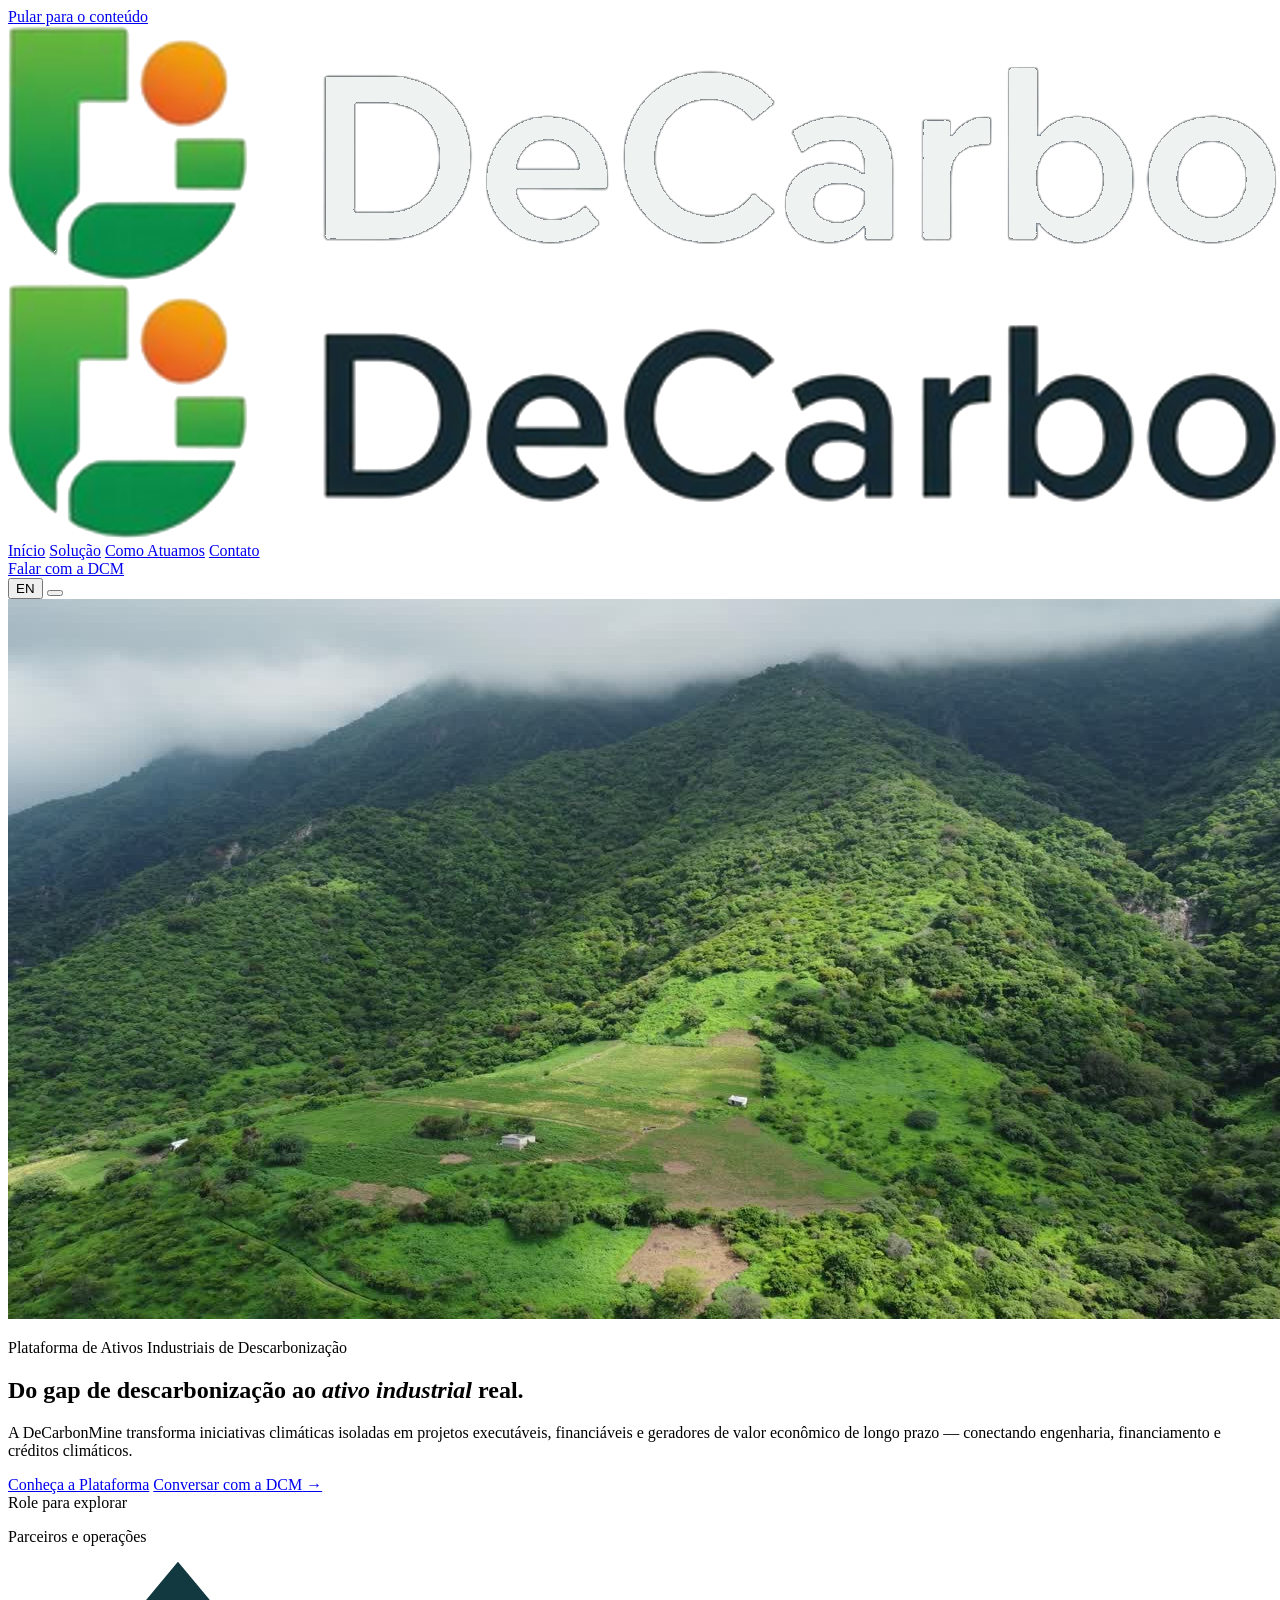
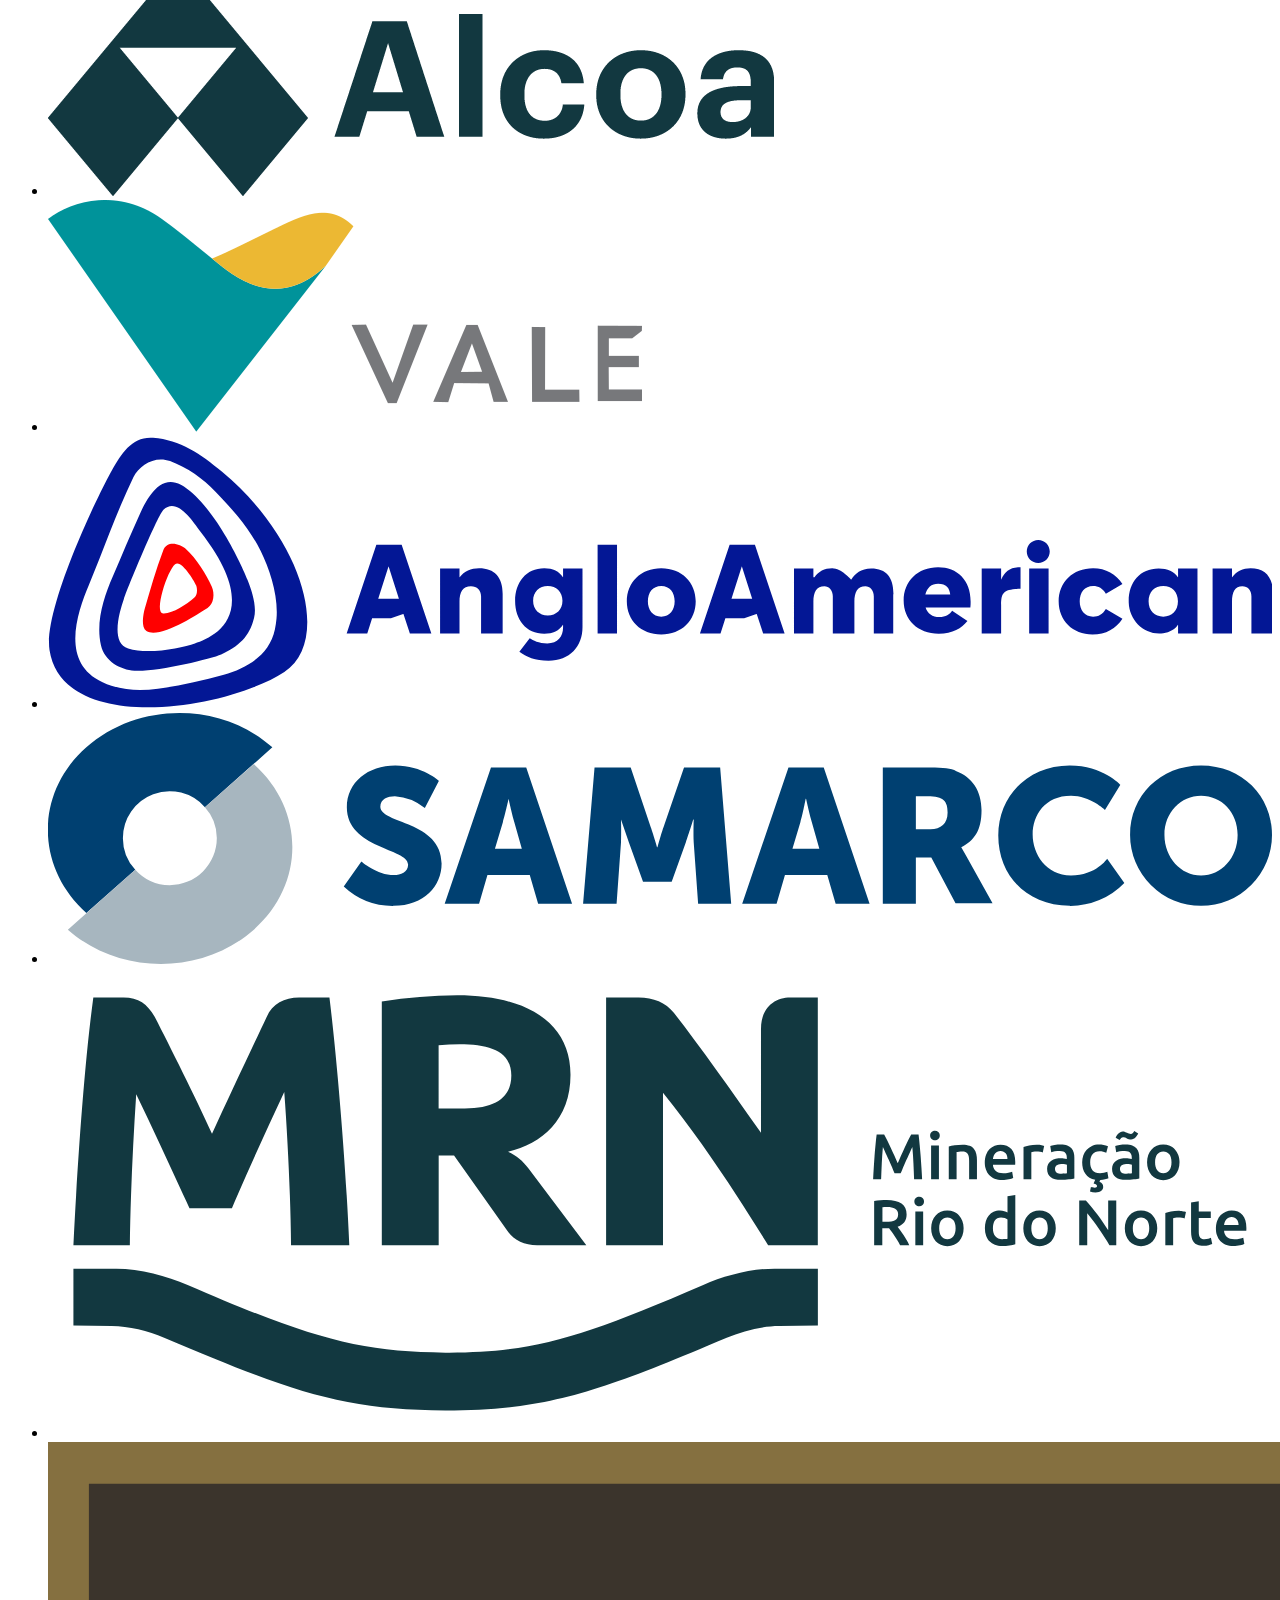
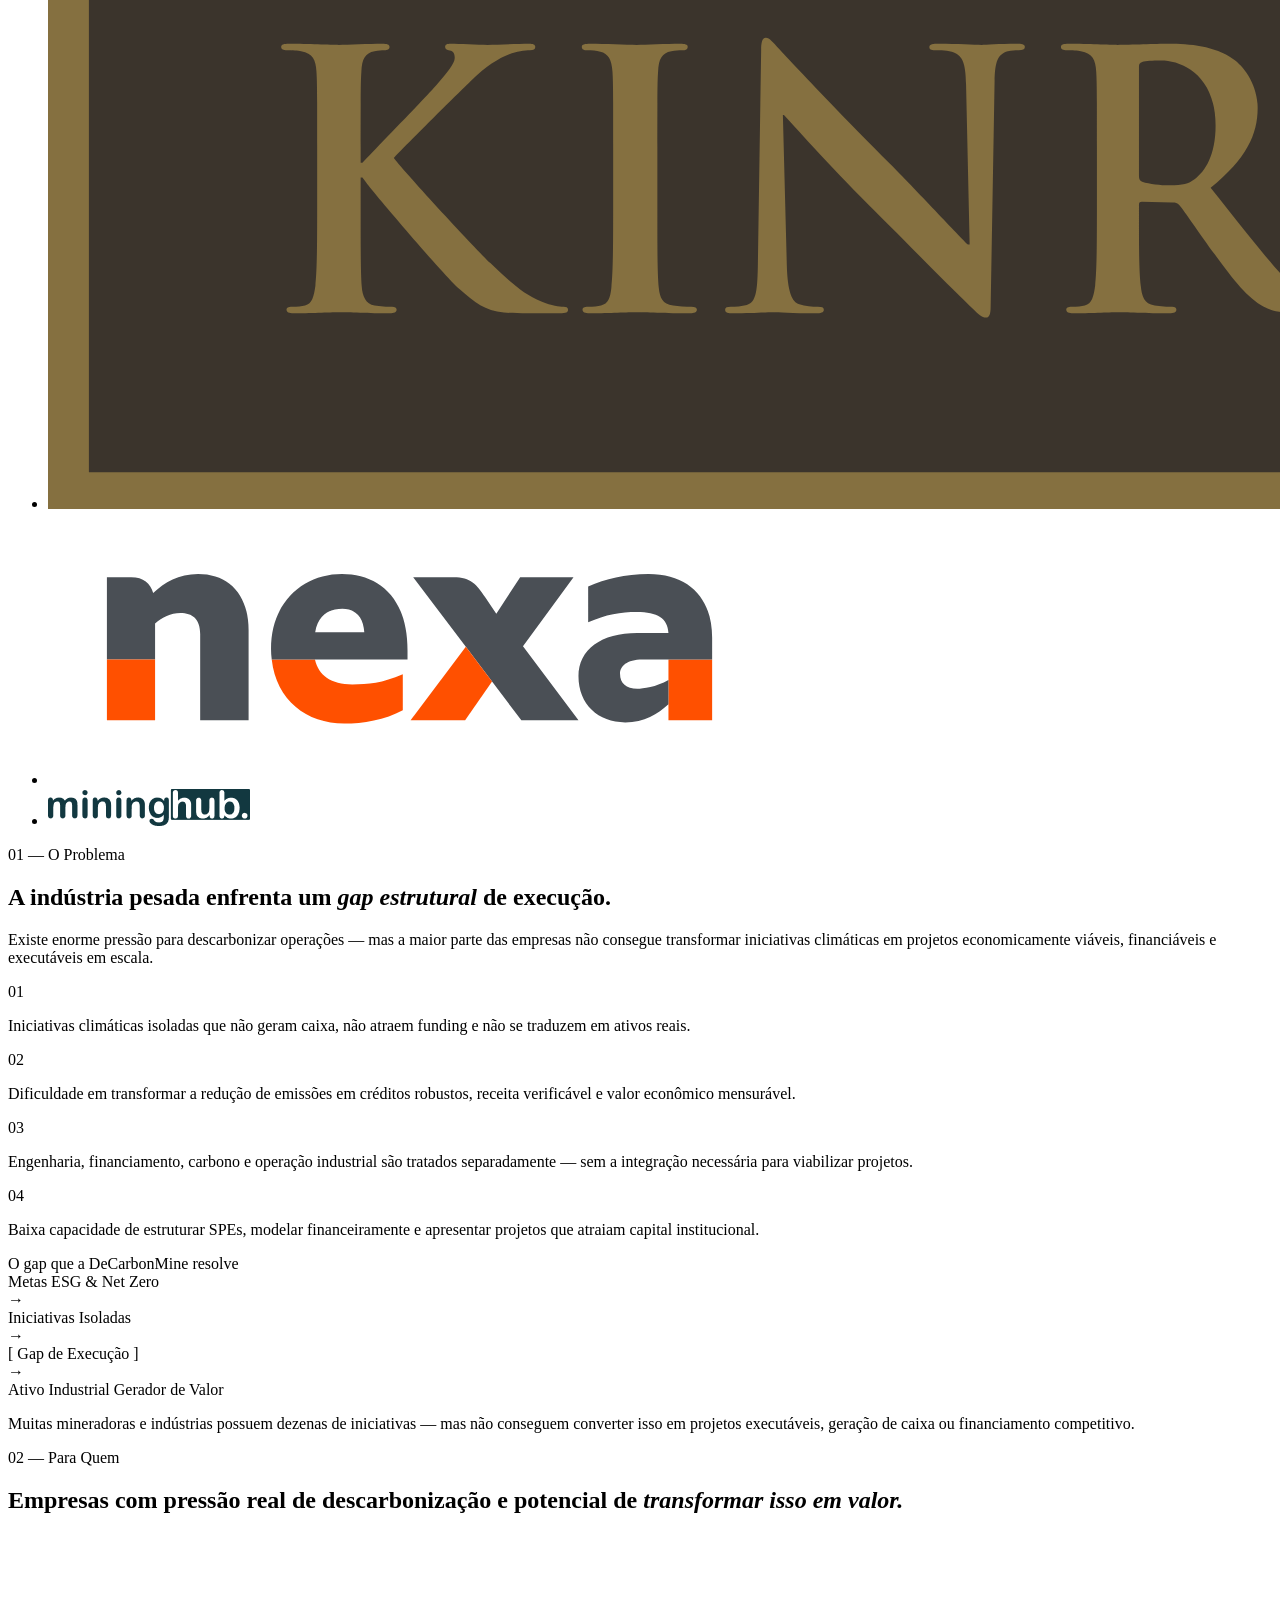
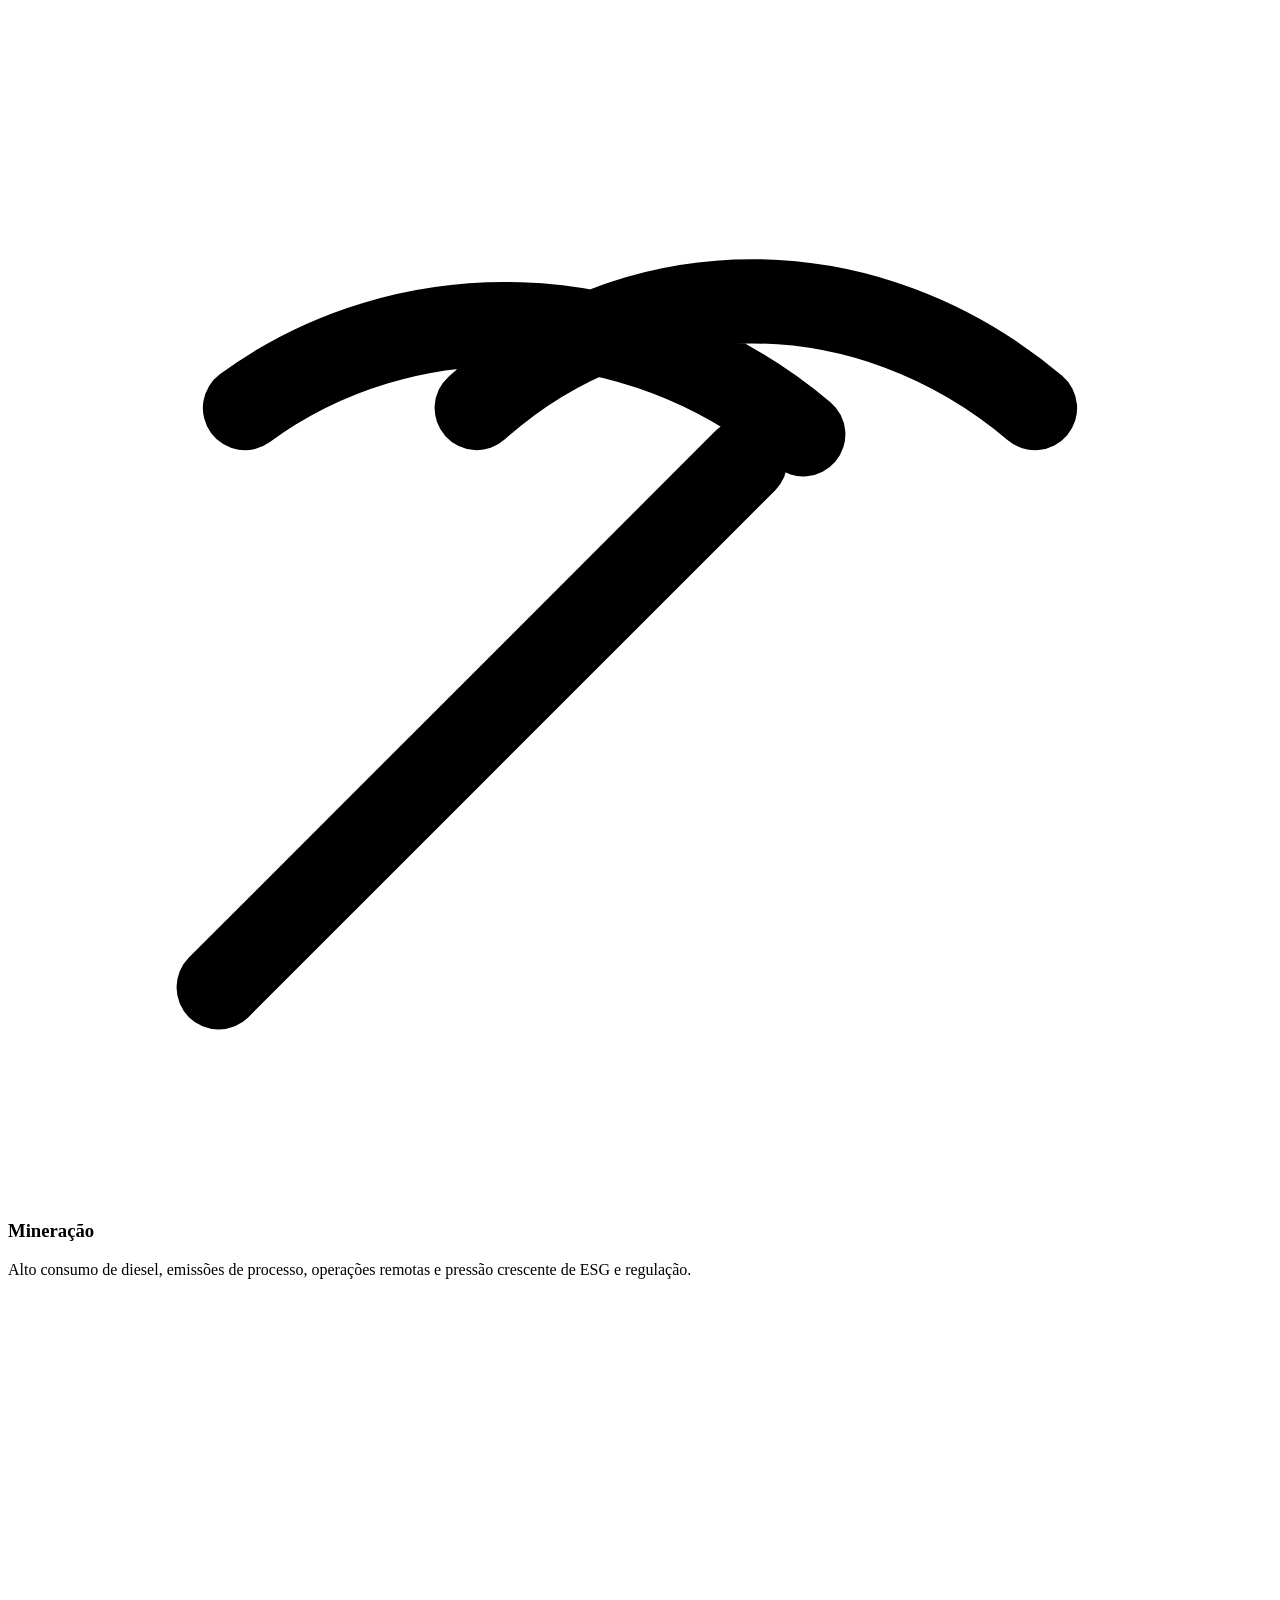
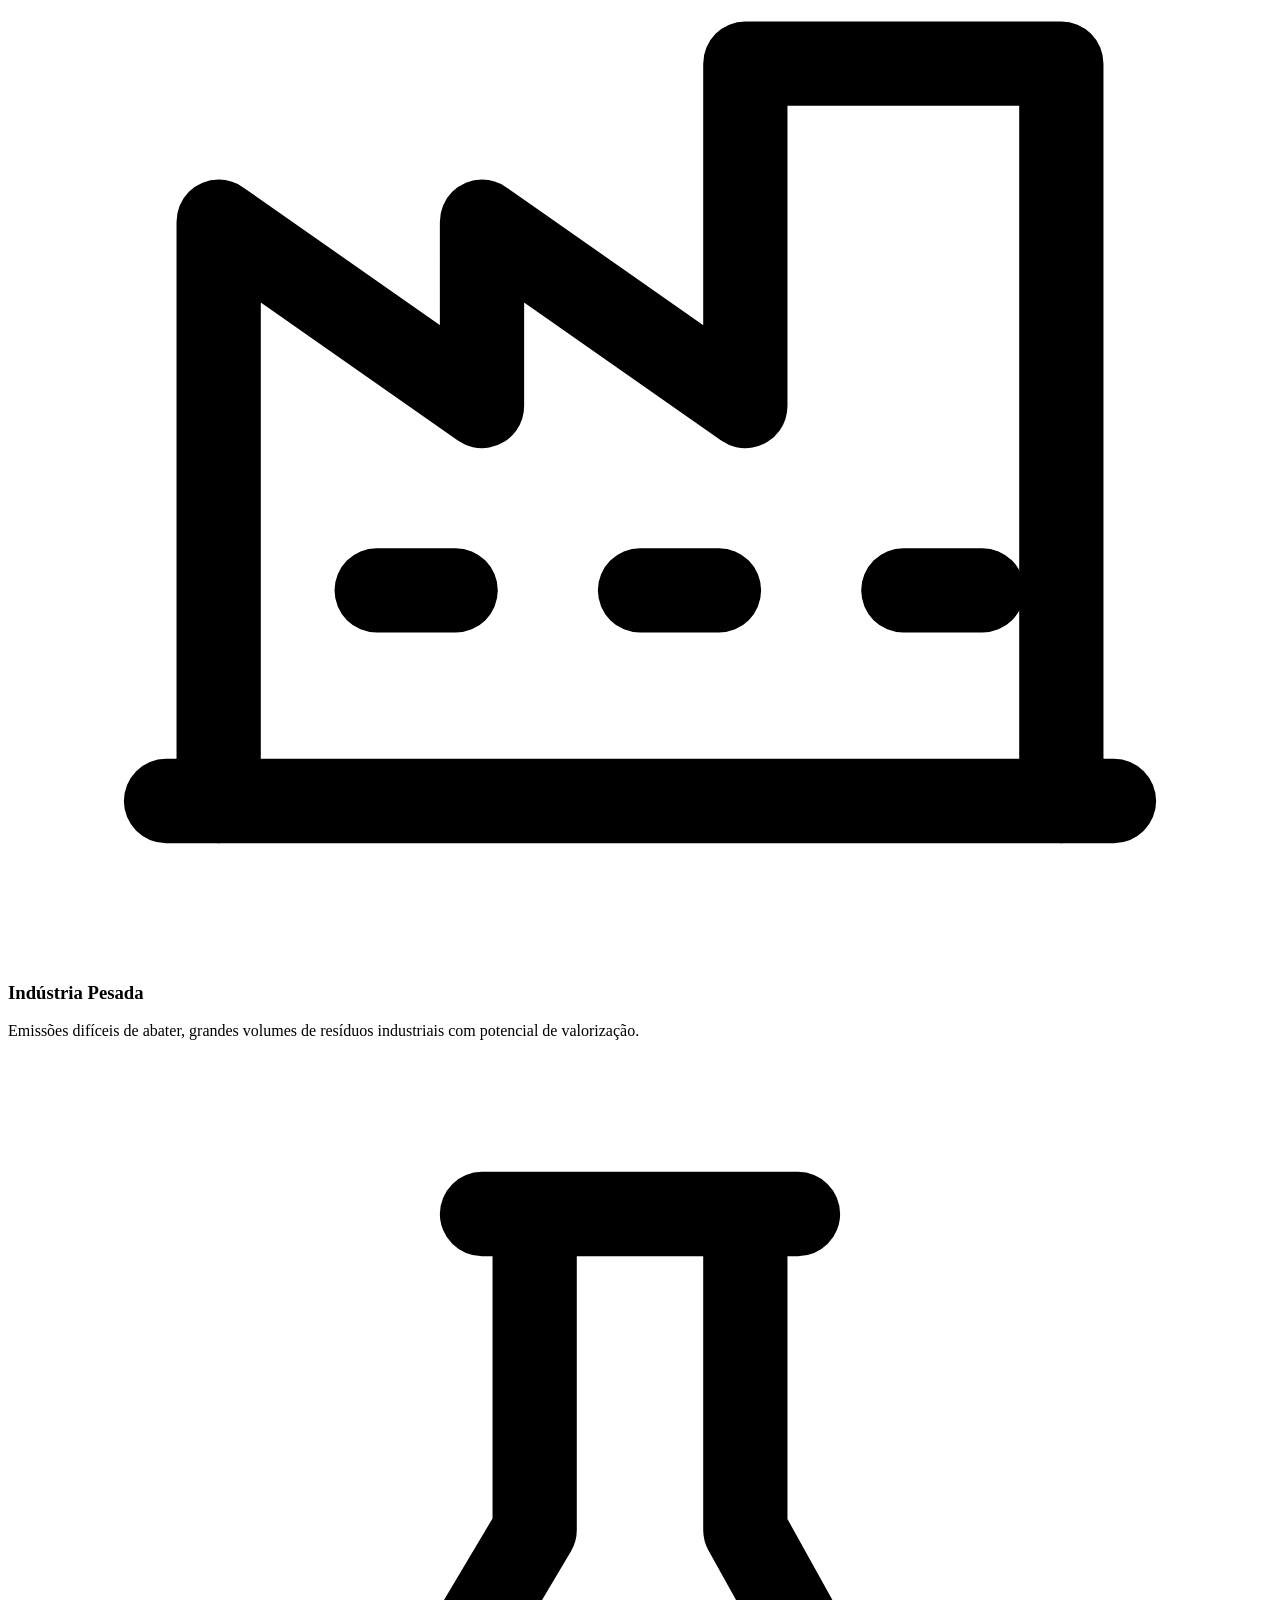
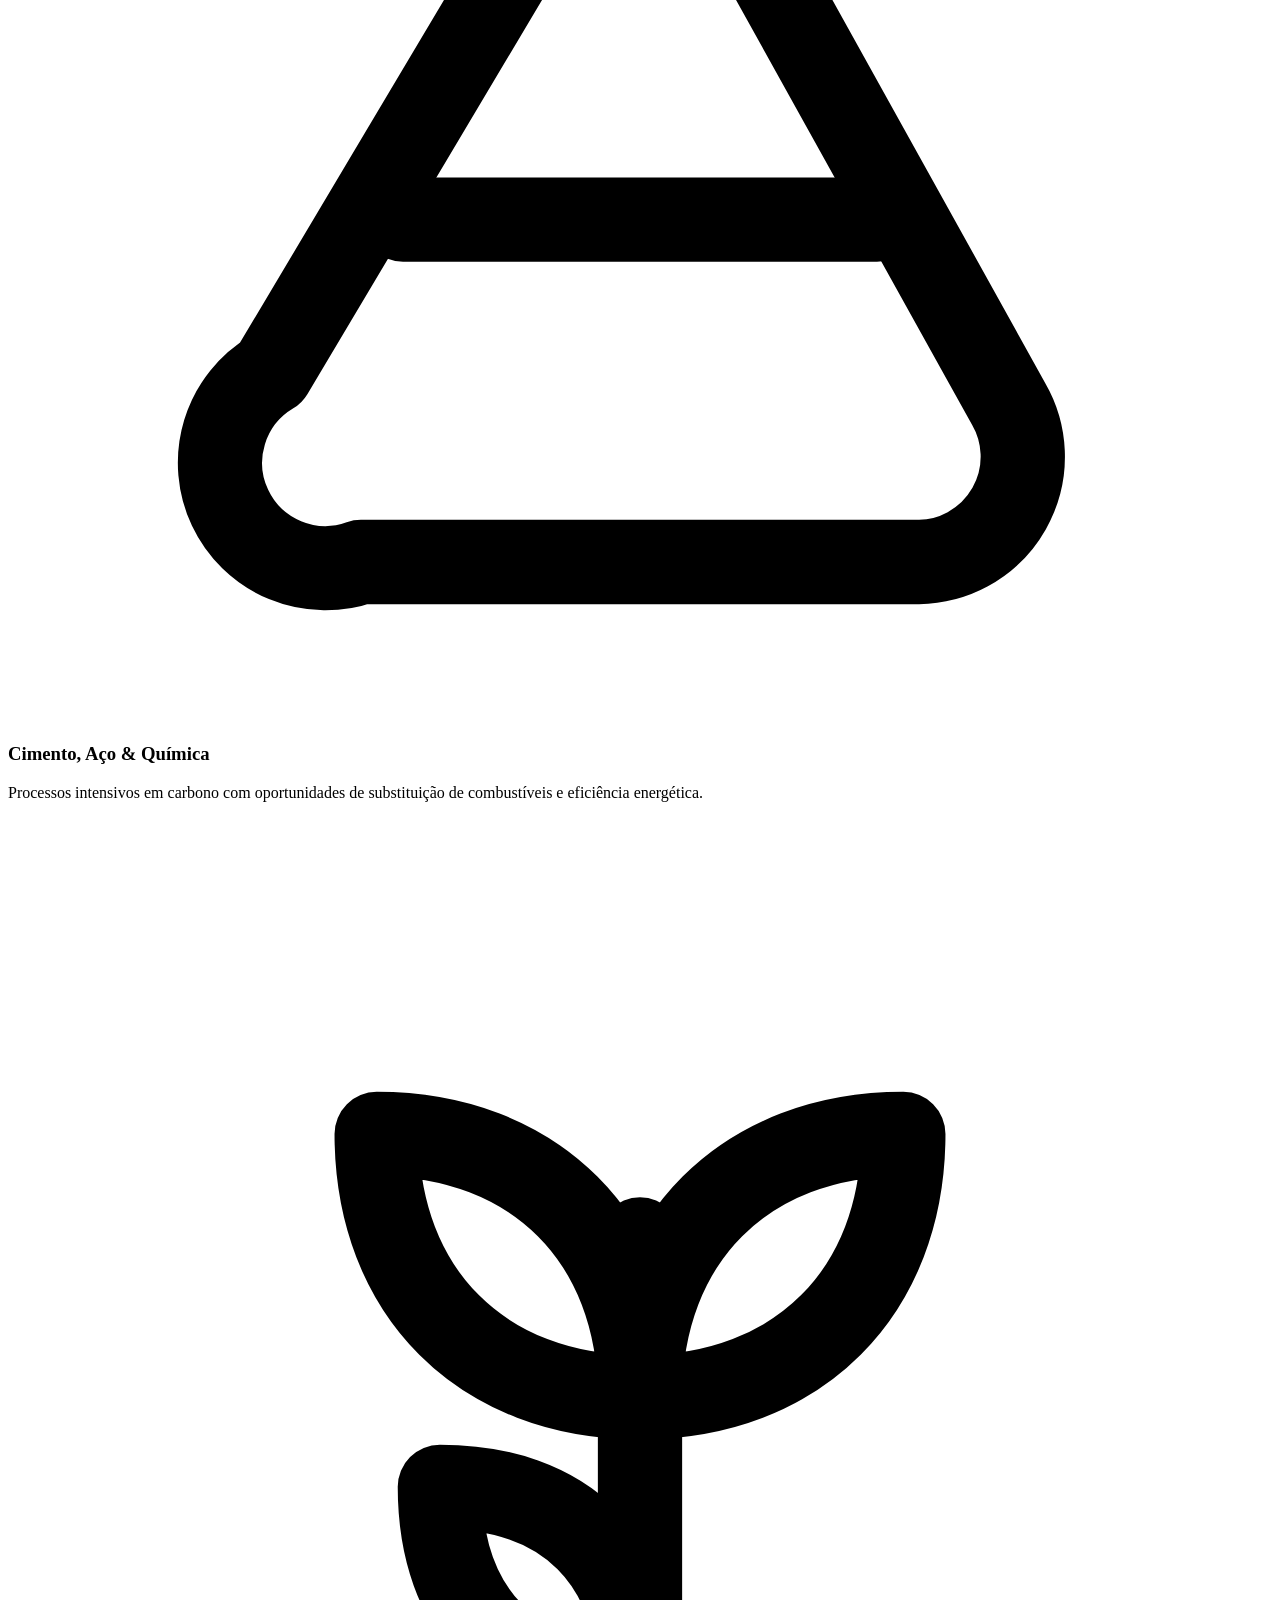
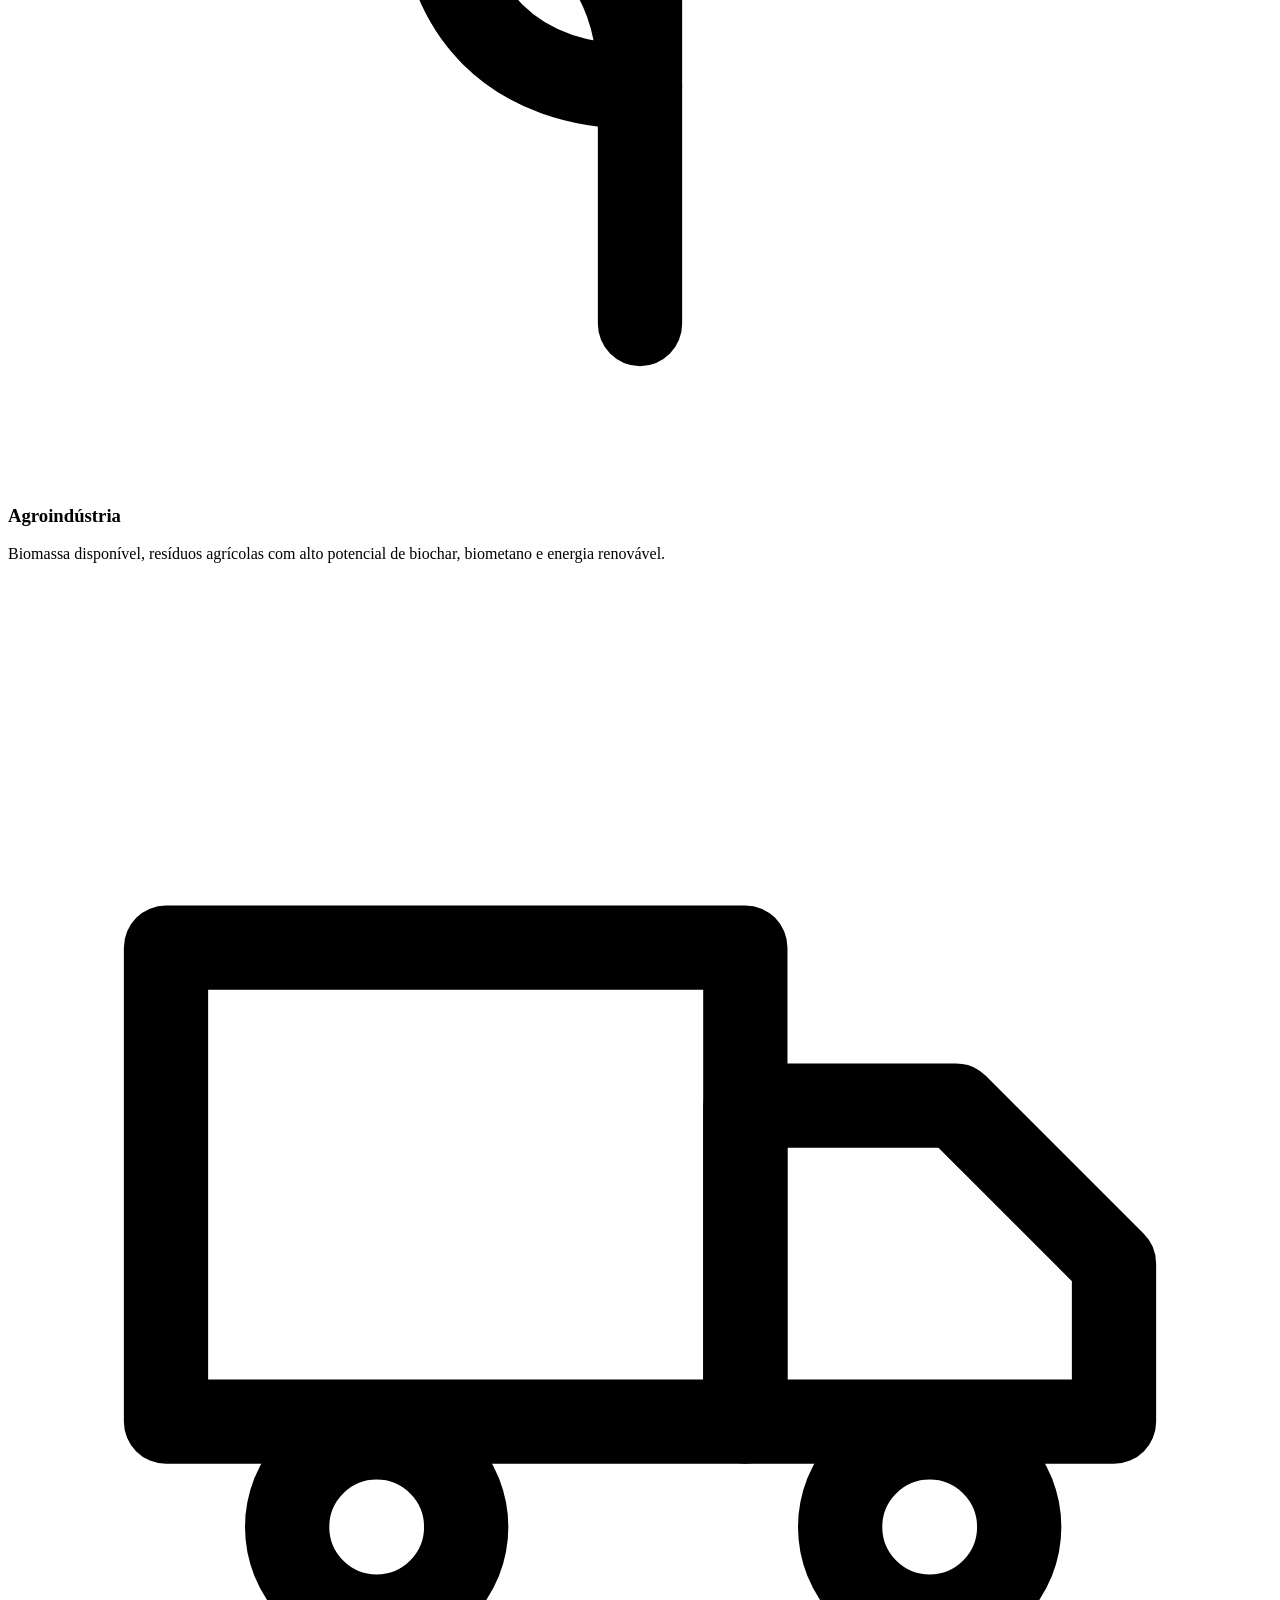
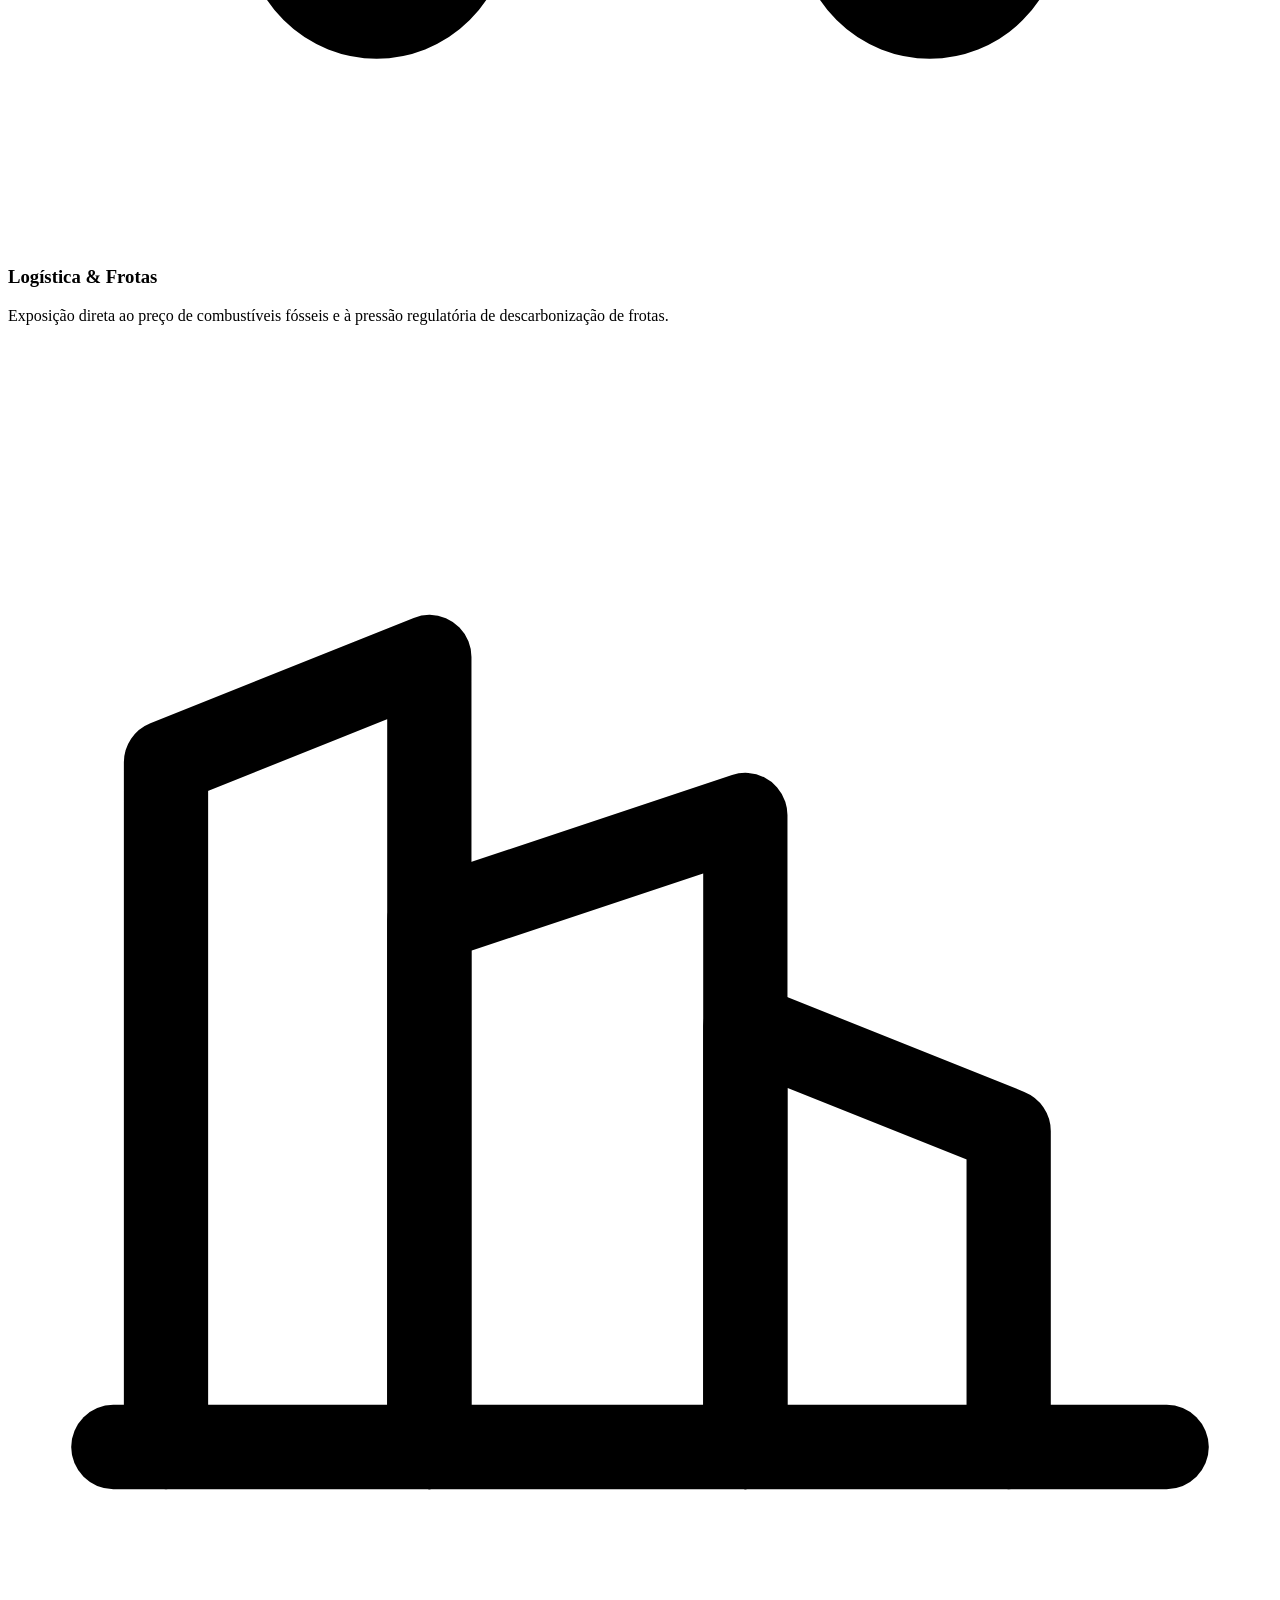
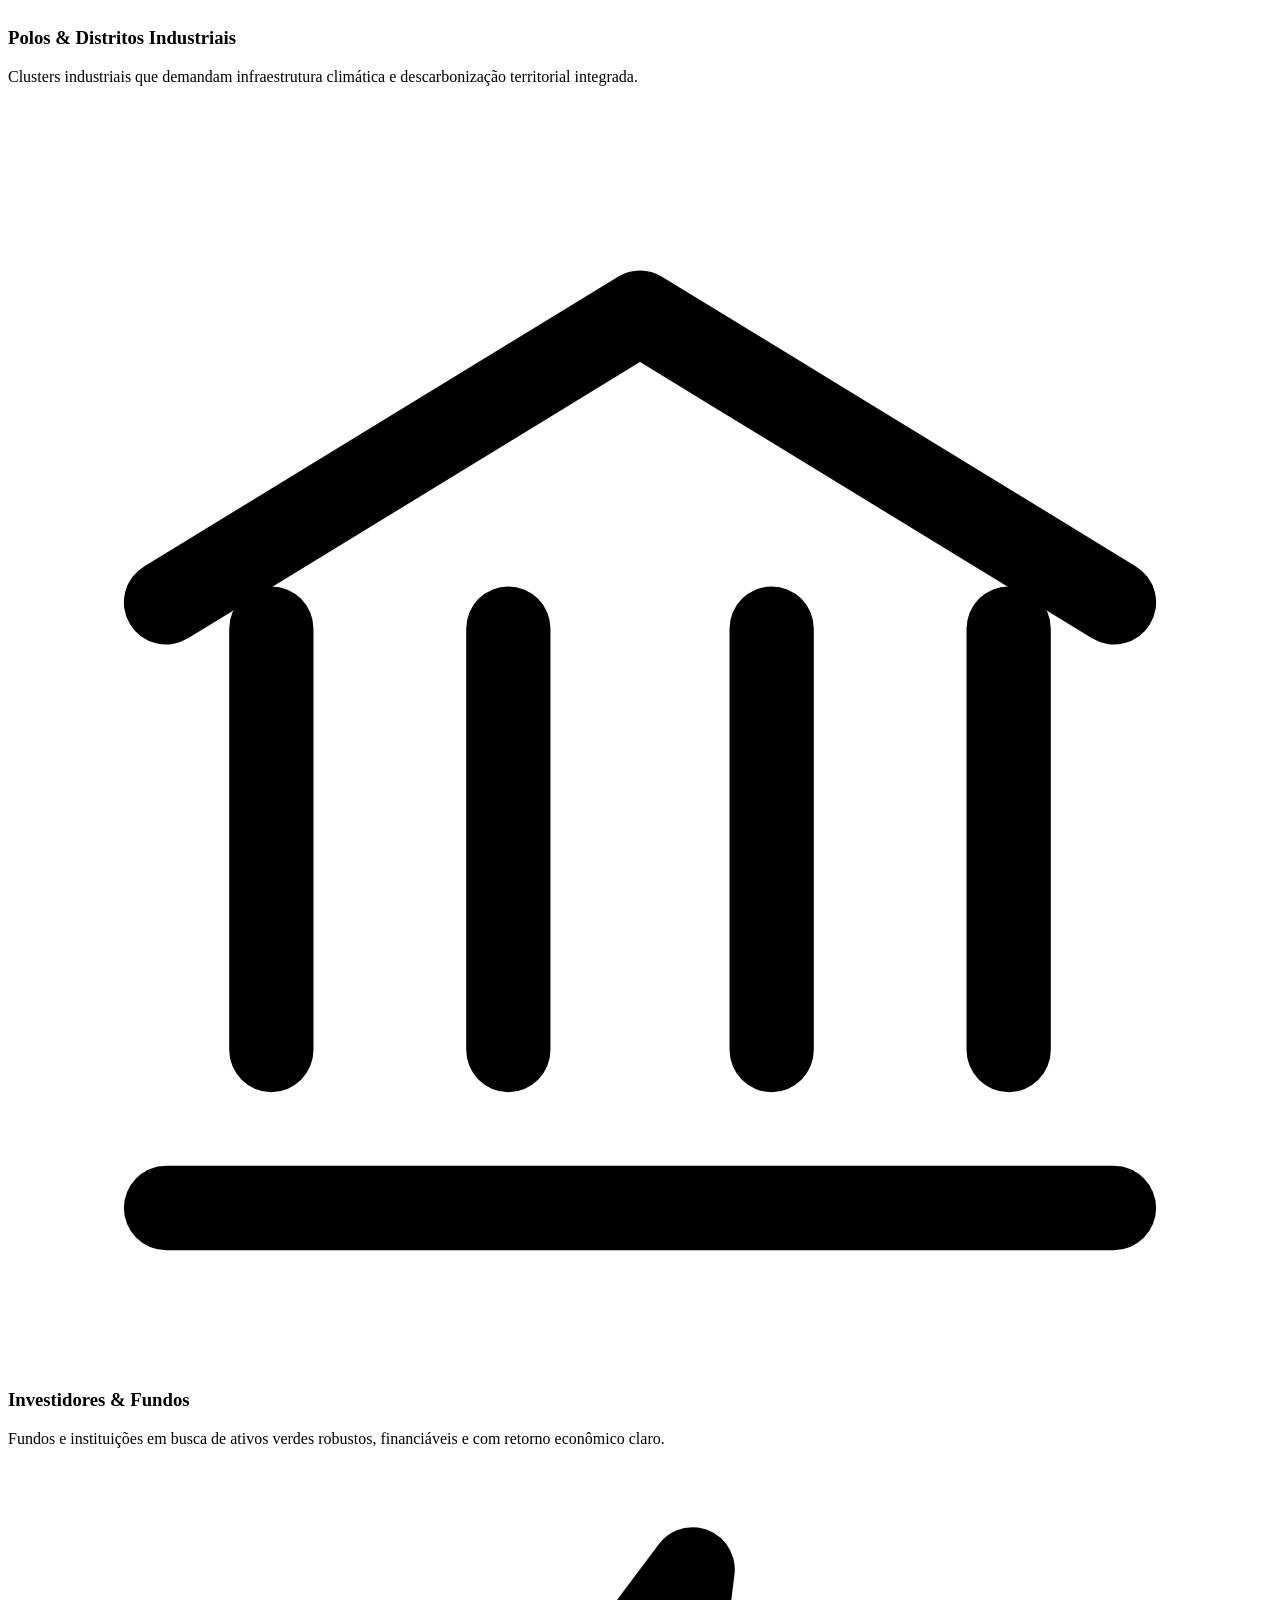
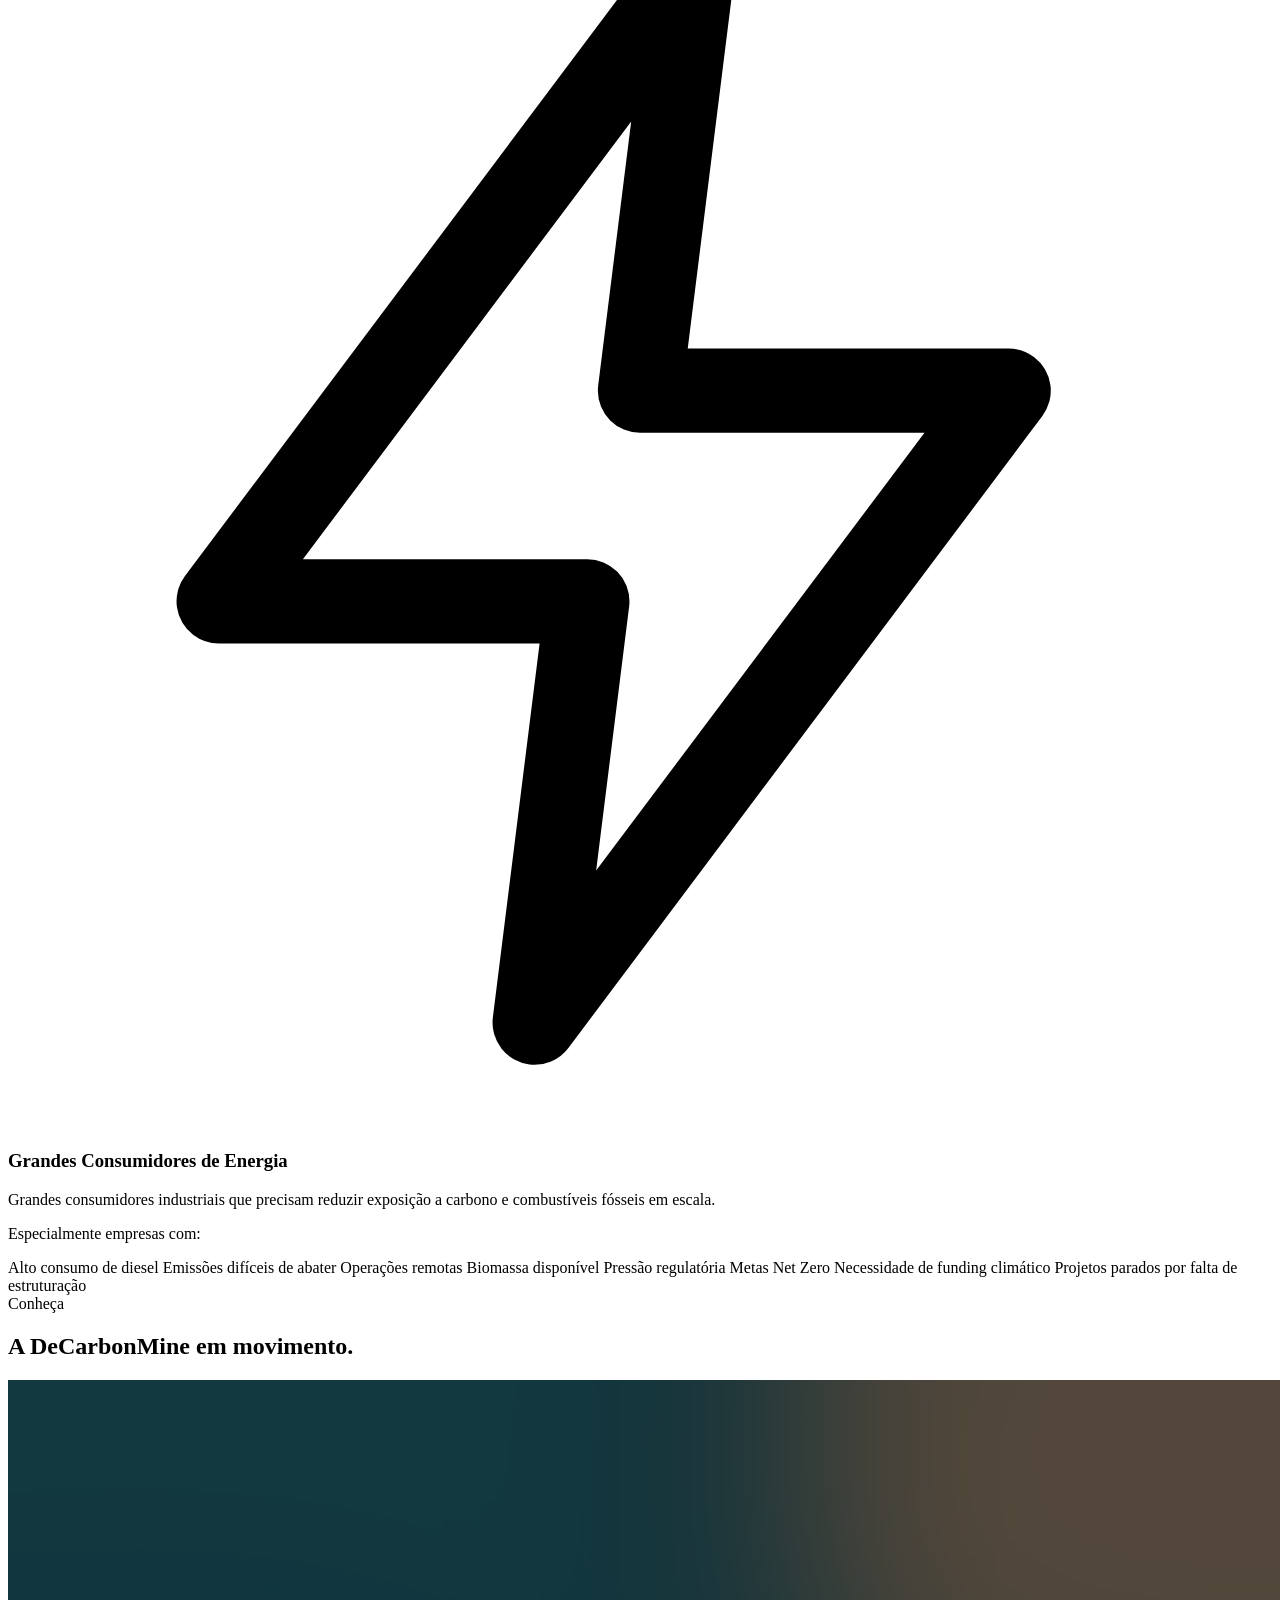
==== commit f5964ce0: "Add index.html" ====
--- a/index.html
+++ b/index.html
@@ -1,1225 +1,295 @@
 <!DOCTYPE html>
 <html lang="pt-BR">
 <head>
-<meta charset="UTF-8">
-<meta name="viewport" content="width=device-width, initial-scale=1.0">
-<title>DeCarbonMine — Plataforma de Ativos Industriais de Descarbonização</title>
-<link rel="preconnect" href="https://fonts.googleapis.com">
-<link rel="preconnect" href="https://fonts.gstatic.com" crossorigin>
-<link href="https://fonts.googleapis.com/css2?family=Playfair+Display:wght@400;600;700;800&family=DM+Sans:ital,wght@0,300;0,400;0,500;0,600;1,300&family=DM+Mono:wght@400;500&display=swap" rel="stylesheet">
-<style>
-  *, *::before, *::after { box-sizing: border-box; margin: 0; padding: 0; }
-
-  :root {
-    --ink:      #1A1C22;
-    --ink-soft: #3D404A;
-    --steel:    #1B3A52;
-    --steel-lt: #2B5278;
-    --copper:   #8C6239;
-    --copper-lt:#B8844F;
-    --fog:      #F5F4F1;
-    --fog-md:   #EAE8E4;
-    --fog-dk:   #D8D5CF;
-    --white:    #FDFCFB;
-    --rule:     rgba(26,28,34,0.10);
-
-    --ff-display: 'Playfair Display', Georgia, serif;
-    --ff-body:    'DM Sans', system-ui, sans-serif;
-    --ff-mono:    'DM Mono', monospace;
-
-    --max: 1280px;
-    --pad: clamp(24px, 5vw, 80px);
+  <meta charset="UTF-8" />
+  <meta name="viewport" content="width=device-width, initial-scale=1.0" />
+  <title data-i18n-title="meta.home_title">DeCarbonMine — Plataforma de Ativos Industriais de Descarbonização</title>
+  <meta name="description" content="A DeCarbonMine transforma iniciativas climáticas isoladas em projetos executáveis, financiáveis e geradores de valor econômico de longo prazo." />
+  <link rel="canonical" href="https://decarbonmine.com/" />
+  <meta name="theme-color" content="#123840" />
+  <meta property="og:type" content="website" />
+  <meta property="og:site_name" content="DeCarbonMine" />
+  <meta property="og:locale" content="pt_BR" />
+  <meta property="og:locale:alternate" content="en_US" />
+  <meta property="og:url" content="https://decarbonmine.com/" />
+  <meta property="og:title" content="DeCarbonMine — Plataforma de Ativos Industriais de Descarbonização" />
+  <meta property="og:description" content="Transformamos iniciativas climáticas isoladas em projetos executáveis, financiáveis e geradores de valor econômico de longo prazo." />
+  <meta property="og:image" content="https://decarbonmine.com/assets/og-image.jpg" />
+  <meta property="og:image:width" content="1200" />
+  <meta property="og:image:height" content="630" />
+  <meta name="twitter:card" content="summary_large_image" />
+  <meta name="twitter:title" content="DeCarbonMine — Plataforma de Ativos Industriais de Descarbonização" />
+  <meta name="twitter:description" content="Transformamos iniciativas climáticas isoladas em projetos executáveis, financiáveis e geradores de valor econômico." />
+  <meta name="twitter:image" content="https://decarbonmine.com/assets/og-image.jpg" />
+  <link rel="apple-touch-icon" href="assets/apple-touch-icon.png" />
+  <link rel="manifest" href="site.webmanifest" />
+  <link rel="icon" href="assets/favicon.ico" sizes="any" />
+  <link rel="icon" type="image/png" href="assets/favicon-32.png" />
+  <link rel="preconnect" href="https://fonts.googleapis.com" />
+  <link rel="preconnect" href="https://fonts.gstatic.com" crossorigin />
+  <link href="https://fonts.googleapis.com/css2?family=Hanken+Grotesk:ital,wght@0,300;0,400;0,500;0,600;0,700;0,800;1,400&family=Fraunces:ital,opsz,wght@0,9..144,400;0,9..144,500;1,9..144,400;1,9..144,500&display=swap" rel="stylesheet" />
+  <link rel="stylesheet" href="styles.css" />
+  <script type="application/ld+json">
+  {
+    "@context": "https://schema.org",
+    "@type": "Organization",
+    "name": "DeCarbonMine",
+    "url": "https://decarbonmine.com/",
+    "logo": "https://decarbonmine.com/assets/logo-full.png",
+    "description": "Plataforma de Ativos Industriais de Descarbonização — origina, estrutura, financia, implementa e monetiza ativos climáticos industriais.",
+    "email": "contato@decarbonmine.com",
+    "sameAs": []
   }
-
-  html { scroll-behavior: smooth; }
-
-  body {
-    font-family: var(--ff-body);
-    background: var(--white);
-    color: var(--ink);
-    line-height: 1.6;
-    -webkit-font-smoothing: antialiased;
+  </script>
+  <script type="application/ld+json">
+  {
+    "@context": "https://schema.org",
+    "@type": "WebSite",
+    "name": "DeCarbonMine",
+    "url": "https://decarbonmine.com/",
+    "inLanguage": ["pt-BR", "en"]
   }
-
-  /* ── NAV ─────────────────────────────────────────── */
-  nav {
-    position: fixed; top: 0; left: 0; right: 0; z-index: 100;
-    display: flex; align-items: center; justify-content: space-between;
-    padding: 20px var(--pad);
-    background: rgba(253,252,251,0.92);
-    backdrop-filter: blur(12px);
-    border-bottom: 1px solid var(--rule);
-    transition: box-shadow 0.3s;
-  }
-  nav.scrolled { box-shadow: 0 2px 32px rgba(26,28,34,0.07); }
-
-  .nav-logo {
-    display: flex; align-items: center;
-    text-decoration: none;
-  }
-  .nav-logo img {
-    height: 36px;
-    width: auto;
-    display: block;
-  }
-
-  .nav-links {
-    display: flex; gap: 36px; list-style: none;
-    align-items: center;
-  }
-  .nav-links a {
-    font-size: 0.85rem; font-weight: 500; letter-spacing: 0.04em;
-    text-transform: uppercase; color: var(--ink-soft);
-    text-decoration: none; transition: color 0.2s;
-  }
-  .nav-links a:hover { color: var(--steel); }
-
-  .nav-cta {
-    background: var(--steel); color: var(--white) !important;
-    padding: 10px 22px; border-radius: 2px;
-    font-size: 0.78rem !important;
-    letter-spacing: 0.06em !important;
-    transition: background 0.2s !important;
-  }
-  .nav-cta:hover { background: var(--steel-lt) !important; color: var(--white) !important; }
-
-  /* ── HERO ─────────────────────────────────────────── */
-  #hero {
-    min-height: 100vh;
-    display: grid; grid-template-columns: 1fr 1fr;
-    padding-top: 80px;
-    overflow: hidden;
-  }
-
-  .hero-content {
-    display: flex; flex-direction: column; justify-content: center;
-    padding: clamp(60px, 8vw, 120px) var(--pad) clamp(60px, 8vw, 120px) var(--pad);
-    position: relative;
-  }
-  .hero-content::after {
-    content: '';
-    position: absolute; right: 0; top: 10%; bottom: 10%;
-    width: 1px; background: var(--rule);
-  }
-
-  .hero-eyebrow {
-    font-family: var(--ff-mono);
-    font-size: 0.75rem; font-weight: 500;
-    letter-spacing: 0.12em; text-transform: uppercase;
-    color: var(--copper);
-    margin-bottom: 28px;
-    display: flex; align-items: center; gap: 12px;
-  }
-  .hero-eyebrow::before {
-    content: ''; display: block;
-    width: 32px; height: 1px; background: var(--copper);
-  }
-
-  .hero-h1 {
-    font-family: var(--ff-display);
-    font-size: clamp(2.4rem, 4vw, 3.6rem);
-    font-weight: 800; line-height: 1.1;
-    letter-spacing: -0.02em;
-    color: var(--ink);
-    margin-bottom: 28px;
-  }
-  .hero-h1 em {
-    font-style: normal; color: var(--steel);
-  }
-
-  .hero-sub {
-    font-size: clamp(1rem, 1.4vw, 1.15rem);
-    font-weight: 300; color: var(--ink-soft);
-    line-height: 1.7; max-width: 520px;
-    margin-bottom: 48px;
-  }
-
-  .hero-actions { display: flex; gap: 16px; flex-wrap: wrap; }
-
-  .btn-primary {
-    background: var(--steel); color: var(--white);
-    padding: 16px 32px; border-radius: 2px;
-    font-size: 0.85rem; font-weight: 600;
-    letter-spacing: 0.05em; text-transform: uppercase;
-    text-decoration: none; border: none; cursor: pointer;
-    transition: background 0.2s, transform 0.15s;
-    display: inline-block;
-  }
-  .btn-primary:hover { background: var(--steel-lt); transform: translateY(-1px); }
-
-  .btn-outline {
-    background: transparent; color: var(--ink);
-    padding: 15px 32px; border-radius: 2px;
-    font-size: 0.85rem; font-weight: 600;
-    letter-spacing: 0.05em; text-transform: uppercase;
-    text-decoration: none; border: 1px solid var(--fog-dk); cursor: pointer;
-    transition: border-color 0.2s, color 0.2s, transform 0.15s;
-    display: inline-block;
-  }
-  .btn-outline:hover { border-color: var(--steel); color: var(--steel); transform: translateY(-1px); }
-
-  .hero-visual {
-    position: relative; overflow: hidden;
-    background: var(--steel);
-  }
-  .hero-visual-inner {
-    position: absolute; inset: 0;
-    background:
-      linear-gradient(160deg, rgba(27,58,82,0.85) 0%, rgba(26,28,34,0.95) 100%),
-      url('https://images.unsplash.com/photo-1504307651254-35680f356dfd?w=1200&q=80') center/cover no-repeat;
-  }
-  .hero-visual-text {
-    position: absolute; bottom: 60px; left: 48px; right: 48px;
-    color: rgba(255,255,255,0.18);
-    font-family: var(--ff-display);
-    font-size: clamp(3rem, 7vw, 8rem);
-    font-weight: 800; line-height: 0.9;
-    letter-spacing: -0.04em;
-    user-select: none;
-  }
-  .hero-stats {
-    position: absolute; top: 48px; left: 48px;
-    display: flex; flex-direction: column; gap: 32px;
-  }
-  .stat-item { border-left: 2px solid var(--copper); padding-left: 16px; }
-  .stat-num { font-family: var(--ff-display); font-size: 1.8rem; font-weight: 700; color: var(--white); }
-  .stat-label { font-size: 0.72rem; letter-spacing: 0.08em; text-transform: uppercase; color: rgba(255,255,255,0.5); margin-top: 2px; }
-
-  /* ── SECTION COMMONS ─────────────────────────────── */
-  section { padding: clamp(80px, 10vw, 140px) var(--pad); }
-
-  .container { max-width: var(--max); margin: 0 auto; }
-
-  .section-eyebrow {
-    font-family: var(--ff-mono);
-    font-size: 0.72rem; font-weight: 500;
-    letter-spacing: 0.14em; text-transform: uppercase;
-    color: var(--copper);
-    margin-bottom: 20px;
-    display: flex; align-items: center; gap: 10px;
-  }
-  .section-eyebrow::before {
-    content: ''; display: block;
-    width: 24px; height: 1px; background: var(--copper);
-  }
-
-  .section-h2 {
-    font-family: var(--ff-display);
-    font-size: clamp(2rem, 3.5vw, 3rem);
-    font-weight: 700; line-height: 1.15;
-    letter-spacing: -0.02em; color: var(--ink);
-    margin-bottom: 20px;
-  }
-
-  .section-lead {
-    font-size: clamp(1rem, 1.3vw, 1.12rem);
-    font-weight: 300; color: var(--ink-soft);
-    line-height: 1.75; max-width: 640px;
-  }
-
-  .divider { height: 1px; background: var(--rule); }
-
-  /* ── PROBLEMA ─────────────────────────────────────── */
-  #problema { background: var(--ink); }
-
-  #problema .section-eyebrow { color: var(--copper-lt); }
-  #problema .section-eyebrow::before { background: var(--copper-lt); }
-  #problema .section-h2 { color: var(--white); }
-  #problema .section-lead { color: rgba(255,255,255,0.55); max-width: 680px; }
-
-  .problema-grid {
-    display: grid;
-    grid-template-columns: repeat(2, 1fr);
-    gap: 1px;
-    margin-top: 60px;
-    border: 1px solid rgba(255,255,255,0.08);
-  }
-
-  .problema-card {
-    padding: 40px 36px;
-    border-right: 1px solid rgba(255,255,255,0.08);
-    border-bottom: 1px solid rgba(255,255,255,0.08);
-    position: relative;
-    transition: background 0.3s;
-  }
-  .problema-card:hover { background: rgba(255,255,255,0.03); }
-
-  .problema-num {
-    font-family: var(--ff-mono);
-    font-size: 0.7rem; letter-spacing: 0.1em;
-    color: var(--copper-lt); margin-bottom: 20px;
-    display: block;
-  }
-
-  .problema-title {
-    font-family: var(--ff-display);
-    font-size: 1.25rem; font-weight: 700;
-    color: var(--white); line-height: 1.3;
-    margin-bottom: 12px;
-  }
-
-  .problema-desc {
-    font-size: 0.9rem; font-weight: 300;
-    color: rgba(255,255,255,0.45); line-height: 1.7;
-  }
-
-  .gap-banner {
-    margin-top: 64px;
-    padding: 48px 48px;
-    border: 1px solid rgba(255,255,255,0.10);
-    background: rgba(27,58,82,0.3);
-  }
-  .gap-label {
-    font-family: var(--ff-mono);
-    font-size: 0.68rem; letter-spacing: 0.14em;
-    text-transform: uppercase; color: var(--copper-lt);
-    margin-bottom: 32px; display: block;
-  }
-  .gap-flow {
-    display: flex; align-items: center; flex-wrap: wrap; gap: 0;
-  }
-  .gap-step {
-    font-family: var(--ff-display);
-    font-size: clamp(1rem, 2vw, 1.5rem);
-    font-weight: 700; color: rgba(255,255,255,0.35);
-    padding: 12px 0;
-  }
-  .gap-step.active { color: var(--white); }
-  .gap-arrow {
-    color: var(--copper); font-size: 1.2rem;
-    margin: 0 16px; opacity: 0.6;
-  }
-  .gap-note {
-    margin-top: 24px;
-    font-size: 0.88rem; font-weight: 300;
-    color: rgba(255,255,255,0.4); font-style: italic;
-  }
-
-  /* ── PARA QUEM ─────────────────────────────────────── */
-  #paraquem { background: var(--fog); }
-
-  .setores-grid {
-    display: grid;
-    grid-template-columns: repeat(4, 1fr);
-    gap: 2px;
-    margin-top: 52px;
-  }
-
-  .setor-card {
-    background: var(--white);
-    padding: 32px 28px;
-    border-top: 2px solid transparent;
-    transition: border-color 0.25s, box-shadow 0.25s;
-    cursor: default;
-  }
-  .setor-card:hover {
-    border-top-color: var(--steel);
-    box-shadow: 0 8px 32px rgba(26,28,34,0.08);
-  }
-
-  .setor-icon {
-    width: 36px; height: 36px;
-    background: var(--fog);
-    border-radius: 50%;
-    display: flex; align-items: center; justify-content: center;
-    margin-bottom: 16px;
-    font-size: 1.1rem;
-  }
-
-  .setor-name {
-    font-family: var(--ff-display);
-    font-size: 1rem; font-weight: 700;
-    color: var(--ink); line-height: 1.3;
-    margin-bottom: 8px;
-  }
-
-  .setor-desc {
-    font-size: 0.82rem; font-weight: 300;
-    color: var(--ink-soft); line-height: 1.6;
-  }
-
-  .paraquem-qual {
-    margin-top: 52px;
-    padding: 40px 48px;
-    background: var(--steel);
-    color: var(--white);
-    display: grid; grid-template-columns: 1fr 2fr; gap: 48px;
-    align-items: center;
-  }
-  .paraquem-qual-label {
-    font-family: var(--ff-display);
-    font-size: 1.4rem; font-weight: 700;
-    line-height: 1.3;
-  }
-  .paraquem-qual-tags {
-    display: flex; flex-wrap: wrap; gap: 8px;
-  }
-  .qual-tag {
-    background: rgba(255,255,255,0.10);
-    border: 1px solid rgba(255,255,255,0.15);
-    padding: 8px 16px; border-radius: 2px;
-    font-size: 0.8rem; font-weight: 400;
-    color: rgba(255,255,255,0.75);
-    letter-spacing: 0.02em;
-  }
-
-  /* ── SOLUÇÃO ─────────────────────────────────────────── */
-  #solucao { background: var(--white); }
-
-  .solucao-header {
-    display: grid; grid-template-columns: 1fr 1fr; gap: 80px;
-    align-items: start; margin-bottom: 64px;
-  }
-
-  .skin-badge {
-    display: inline-flex; align-items: center; gap: 8px;
-    background: var(--fog);
-    border: 1px solid var(--fog-dk);
-    padding: 8px 16px;
-    font-family: var(--ff-mono);
-    font-size: 0.72rem; letter-spacing: 0.10em;
-    text-transform: uppercase; color: var(--ink-soft);
-    border-radius: 2px; margin-bottom: 24px;
-  }
-  .skin-badge::before {
-    content: '●'; color: var(--copper); font-size: 0.6rem;
-  }
-
-  .diferenciais-grid {
-    display: grid; grid-template-columns: repeat(2, 1fr); gap: 2px;
-  }
-  .diferencial-item {
-    background: var(--fog);
-    padding: 28px 24px;
-    border-left: 3px solid var(--copper);
-  }
-  .diferencial-title {
-    font-family: var(--ff-display);
-    font-size: 1rem; font-weight: 700; color: var(--ink);
-    margin-bottom: 6px;
-  }
-  .diferencial-desc {
-    font-size: 0.82rem; color: var(--ink-soft);
-    font-weight: 300; line-height: 1.6;
-  }
-
-  .solucoes-grid {
-    display: grid; grid-template-columns: repeat(3, 1fr); gap: 2px;
-  }
-
-  .solucao-item {
-    padding: 32px 28px;
-    border: 1px solid var(--rule);
-    transition: border-color 0.25s, background 0.25s;
-    position: relative; overflow: hidden;
-  }
-  .solucao-item::before {
-    content: '';
-    position: absolute; left: 0; top: 0; bottom: 0;
-    width: 3px; background: var(--steel);
-    transform: scaleY(0); transform-origin: top;
-    transition: transform 0.3s;
-  }
-  .solucao-item:hover::before { transform: scaleY(1); }
-  .solucao-item:hover { background: var(--fog); }
-
-  .solucao-tag {
-    font-family: var(--ff-mono);
-    font-size: 0.65rem; letter-spacing: 0.12em;
-    text-transform: uppercase; color: var(--copper);
-    margin-bottom: 12px; display: block;
-  }
-
-  .solucao-name {
-    font-family: var(--ff-display);
-    font-size: 1.05rem; font-weight: 700; color: var(--ink);
-    line-height: 1.3; margin-bottom: 8px;
-  }
-
-  .solucao-desc {
-    font-size: 0.83rem; color: var(--ink-soft);
-    font-weight: 300; line-height: 1.65;
-  }
-
-  /* ── ENTREGA ─────────────────────────────────────────── */
-  #entrega { background: var(--fog); }
-
-  .entrega-flow {
-    margin-top: 60px;
-    display: grid; grid-template-columns: repeat(4, 1fr);
-    gap: 2px;
-  }
-
-  .camada {
-    background: var(--white);
-    padding: 40px 32px;
-    position: relative;
-  }
-  .camada::after {
-    content: '→';
-    position: absolute; right: -14px; top: 50%;
-    transform: translateY(-50%);
-    font-size: 1.1rem; color: var(--copper);
-    z-index: 2; background: var(--fog); padding: 4px;
-  }
-  .camada:last-child::after { display: none; }
-
-  .camada-num {
-    font-family: var(--ff-mono);
-    font-size: 0.65rem; letter-spacing: 0.14em;
-    text-transform: uppercase; color: var(--copper);
-    margin-bottom: 20px; display: block;
-  }
-
-  .camada-title {
-    font-family: var(--ff-display);
-    font-size: 1.3rem; font-weight: 700;
-    color: var(--ink); margin-bottom: 16px;
-    line-height: 1.2;
-  }
-
-  .camada-items {
-    list-style: none;
-    display: flex; flex-direction: column; gap: 8px;
-  }
-  .camada-items li {
-    font-size: 0.83rem; font-weight: 300;
-    color: var(--ink-soft); line-height: 1.5;
-    display: flex; align-items: flex-start; gap: 8px;
-  }
-  .camada-items li::before {
-    content: '—'; color: var(--fog-dk);
-    font-size: 0.75rem; flex-shrink: 0; margin-top: 2px;
-  }
-
-  /* ── FLYWHEEL ─────────────────────────────────────────── */
-  #flywheel { background: var(--white); }
-
-  .flywheel-grid {
-    display: grid; grid-template-columns: 1fr 1fr;
-    gap: 80px; align-items: center;
-  }
-
-  .flywheel-visual {
-    position: relative; width: 100%; aspect-ratio: 1;
-    max-width: 480px;
-  }
-
-  .fw-ring {
-    position: absolute; inset: 0;
-    border-radius: 50%;
-    border: 1px solid var(--fog-dk);
-    animation: spin 20s linear infinite;
-  }
-  .fw-ring-inner {
-    position: absolute; inset: 14%;
-    border-radius: 50%;
-    border: 1px solid var(--fog-dk);
-    animation: spin-rev 15s linear infinite;
-  }
-  @keyframes spin { from { transform: rotate(0deg); } to { transform: rotate(360deg); } }
-  @keyframes spin-rev { from { transform: rotate(0deg); } to { transform: rotate(-360deg); } }
-
-  .fw-center {
-    position: absolute; inset: 30%;
-    border-radius: 50%;
-    background: var(--steel);
-    display: flex; align-items: center; justify-content: center;
-    text-align: center;
-  }
-  .fw-center-text {
-    font-family: var(--ff-display);
-    font-size: clamp(0.7rem, 1.2vw, 0.95rem);
-    font-weight: 700; color: var(--white);
-    line-height: 1.3; padding: 16px;
-  }
-
-  .fw-node {
-    position: absolute;
-    transform: translate(-50%, -50%);
-    background: var(--white);
-    border: 1px solid var(--fog-dk);
-    padding: 10px 14px;
-    text-align: center;
-    font-family: var(--ff-mono);
-    font-size: 0.62rem; letter-spacing: 0.06em;
-    text-transform: uppercase; color: var(--ink-soft);
-    width: clamp(80px, 14%, 110px);
-    line-height: 1.4;
-    box-shadow: 0 2px 12px rgba(26,28,34,0.06);
-  }
-
-  .fw-steps {
-    display: flex; flex-direction: column; gap: 20px;
-  }
-  .fw-step {
-    display: flex; align-items: flex-start; gap: 20px;
-    padding: 20px 0;
-    border-bottom: 1px solid var(--rule);
-  }
-  .fw-step:last-child { border-bottom: none; }
-  .fw-step-num {
-    font-family: var(--ff-mono);
-    font-size: 0.65rem; letter-spacing: 0.1em;
-    color: var(--copper); flex-shrink: 0; padding-top: 2px;
-  }
-  .fw-step-content {}
-  .fw-step-title {
-    font-family: var(--ff-display);
-    font-size: 1rem; font-weight: 700; color: var(--ink);
-    margin-bottom: 4px;
-  }
-  .fw-step-desc {
-    font-size: 0.83rem; color: var(--ink-soft);
-    font-weight: 300; line-height: 1.65;
-  }
-
-  /* ── LEADS ───────────────────────────────────────────── */
-  #contato { background: var(--ink); }
-
-  .leads-grid {
-    display: grid; grid-template-columns: 1fr 1fr;
-    gap: 80px; align-items: start;
-  }
-
-  .leads-left .section-h2 { color: var(--white); }
-  .leads-left .section-lead { color: rgba(255,255,255,0.45); max-width: 440px; }
-
-  .leads-claim {
-    margin-top: 40px;
-    font-family: var(--ff-display);
-    font-size: 1.4rem; font-weight: 600;
-    color: rgba(255,255,255,0.20);
-    line-height: 1.4;
-    border-left: 3px solid var(--copper);
-    padding-left: 20px;
-  }
-
-  .form-card {
-    background: var(--white);
-    padding: 48px 44px;
-  }
-
-  .form-title {
-    font-family: var(--ff-display);
-    font-size: 1.15rem; font-weight: 700;
-    color: var(--ink); margin-bottom: 8px;
-  }
-  .form-subtitle {
-    font-size: 0.85rem; color: var(--ink-soft);
-    font-weight: 300; margin-bottom: 32px;
-  }
-
-  .form-group { margin-bottom: 20px; }
-  .form-label {
-    display: block; margin-bottom: 6px;
-    font-size: 0.75rem; font-weight: 600;
-    letter-spacing: 0.06em; text-transform: uppercase;
-    color: var(--ink-soft);
-  }
-  .form-input, .form-select {
-    width: 100%;
-    padding: 12px 16px;
-    background: var(--fog);
-    border: 1px solid var(--fog-dk);
-    border-radius: 2px;
-    font-family: var(--ff-body);
-    font-size: 0.9rem; color: var(--ink);
-    outline: none;
-    transition: border-color 0.2s, box-shadow 0.2s;
-    appearance: none;
-  }
-  .form-input:focus, .form-select:focus {
-    border-color: var(--steel);
-    box-shadow: 0 0 0 3px rgba(27,58,82,0.08);
-  }
-  .form-row { display: grid; grid-template-columns: 1fr 1fr; gap: 16px; }
-
-  .form-submit {
-    width: 100%; padding: 16px;
-    background: var(--steel); color: var(--white);
-    border: none; border-radius: 2px; cursor: pointer;
-    font-family: var(--ff-body);
-    font-size: 0.85rem; font-weight: 600;
-    letter-spacing: 0.06em; text-transform: uppercase;
-    margin-top: 8px;
-    transition: background 0.2s, transform 0.15s;
-  }
-  .form-submit:hover { background: var(--steel-lt); transform: translateY(-1px); }
-
-  /* ── FOOTER ───────────────────────────────────────────── */
-  footer {
-    background: #111318;
-    padding: 48px var(--pad) 36px;
-  }
-  .footer-inner {
-    max-width: var(--max); margin: 0 auto;
-    display: grid; grid-template-columns: 1fr auto auto; gap: 60px;
-    align-items: end;
-  }
-  .footer-logo {
-    display: inline-block;
-    text-decoration: none;
-  }
-  .footer-logo img {
-    height: 28px;
-    width: auto;
-    display: block;
-    /* Inverte para versão clara no fundo escuro */
-    filter: brightness(0) invert(1);
-    opacity: 0.85;
-  }
-  .footer-tagline {
-    font-size: 0.8rem; color: rgba(255,255,255,0.3);
-    margin-top: 8px; font-weight: 300;
-    letter-spacing: 0.02em;
-  }
-  .footer-links { display: flex; flex-direction: column; gap: 10px; }
-  .footer-links a {
-    font-size: 0.8rem; color: rgba(255,255,255,0.35);
-    text-decoration: none; letter-spacing: 0.04em;
-    transition: color 0.2s;
-  }
-  .footer-links a:hover { color: rgba(255,255,255,0.70); }
-  .footer-social {
-    display: flex; gap: 12px;
-  }
-  .social-link {
-    width: 36px; height: 36px;
-    border: 1px solid rgba(255,255,255,0.15);
-    border-radius: 2px;
-    display: flex; align-items: center; justify-content: center;
-    color: rgba(255,255,255,0.4);
-    text-decoration: none; font-size: 0.75rem;
-    transition: border-color 0.2s, color 0.2s;
-  }
-  .social-link:hover { border-color: var(--copper); color: var(--copper-lt); }
-  .footer-bottom {
-    max-width: var(--max); margin: 36px auto 0;
-    padding-top: 24px;
-    border-top: 1px solid rgba(255,255,255,0.07);
-    display: flex; justify-content: space-between; align-items: center;
-  }
-  .footer-copy {
-    font-size: 0.72rem; color: rgba(255,255,255,0.20);
-    letter-spacing: 0.04em;
-  }
-  .footer-address {
-    font-size: 0.72rem; color: rgba(255,255,255,0.20);
-    letter-spacing: 0.02em; text-align: right;
-  }
-
-  /* ── ANIMATIONS ───────────────────────────────────────── */
-  .reveal {
-    opacity: 0; transform: translateY(24px);
-    transition: opacity 0.7s ease, transform 0.7s ease;
-  }
-  .reveal.visible { opacity: 1; transform: none; }
-
-  /* ── RESPONSIVE ───────────────────────────────────────── */
-  @media (max-width: 1024px) {
-    #hero { grid-template-columns: 1fr; min-height: auto; }
-    .hero-visual { min-height: 300px; }
-    .hero-content::after { display: none; }
-    .solucao-header { grid-template-columns: 1fr; gap: 40px; }
-    .entrega-flow { grid-template-columns: repeat(2, 1fr); }
-    .camada::after { display: none; }
-    .flywheel-grid { grid-template-columns: 1fr; }
-    .flywheel-visual { max-width: 340px; margin: 0 auto; }
-    .leads-grid { grid-template-columns: 1fr; }
-    .footer-inner { grid-template-columns: 1fr 1fr; }
-  }
-
-  @media (max-width: 768px) {
-    .nav-links { display: none; }
-    .problema-grid { grid-template-columns: 1fr; }
-    .setores-grid { grid-template-columns: repeat(2, 1fr); }
-    .solucoes-grid { grid-template-columns: 1fr; }
-    .entrega-flow { grid-template-columns: 1fr; }
-    .paraquem-qual { grid-template-columns: 1fr; gap: 24px; }
-    .diferenciais-grid { grid-template-columns: 1fr; }
-    .form-row { grid-template-columns: 1fr; }
-    .footer-inner { grid-template-columns: 1fr; }
-    .gap-banner { padding: 32px 24px; }
-    .hero-stats { display: none; }
-  }
-</style>
+  </script>
 </head>
 <body>
-
-<!-- NAV -->
-<nav id="navbar">
-  <a class="nav-logo" href="#">
-    <img src="[data-uri]